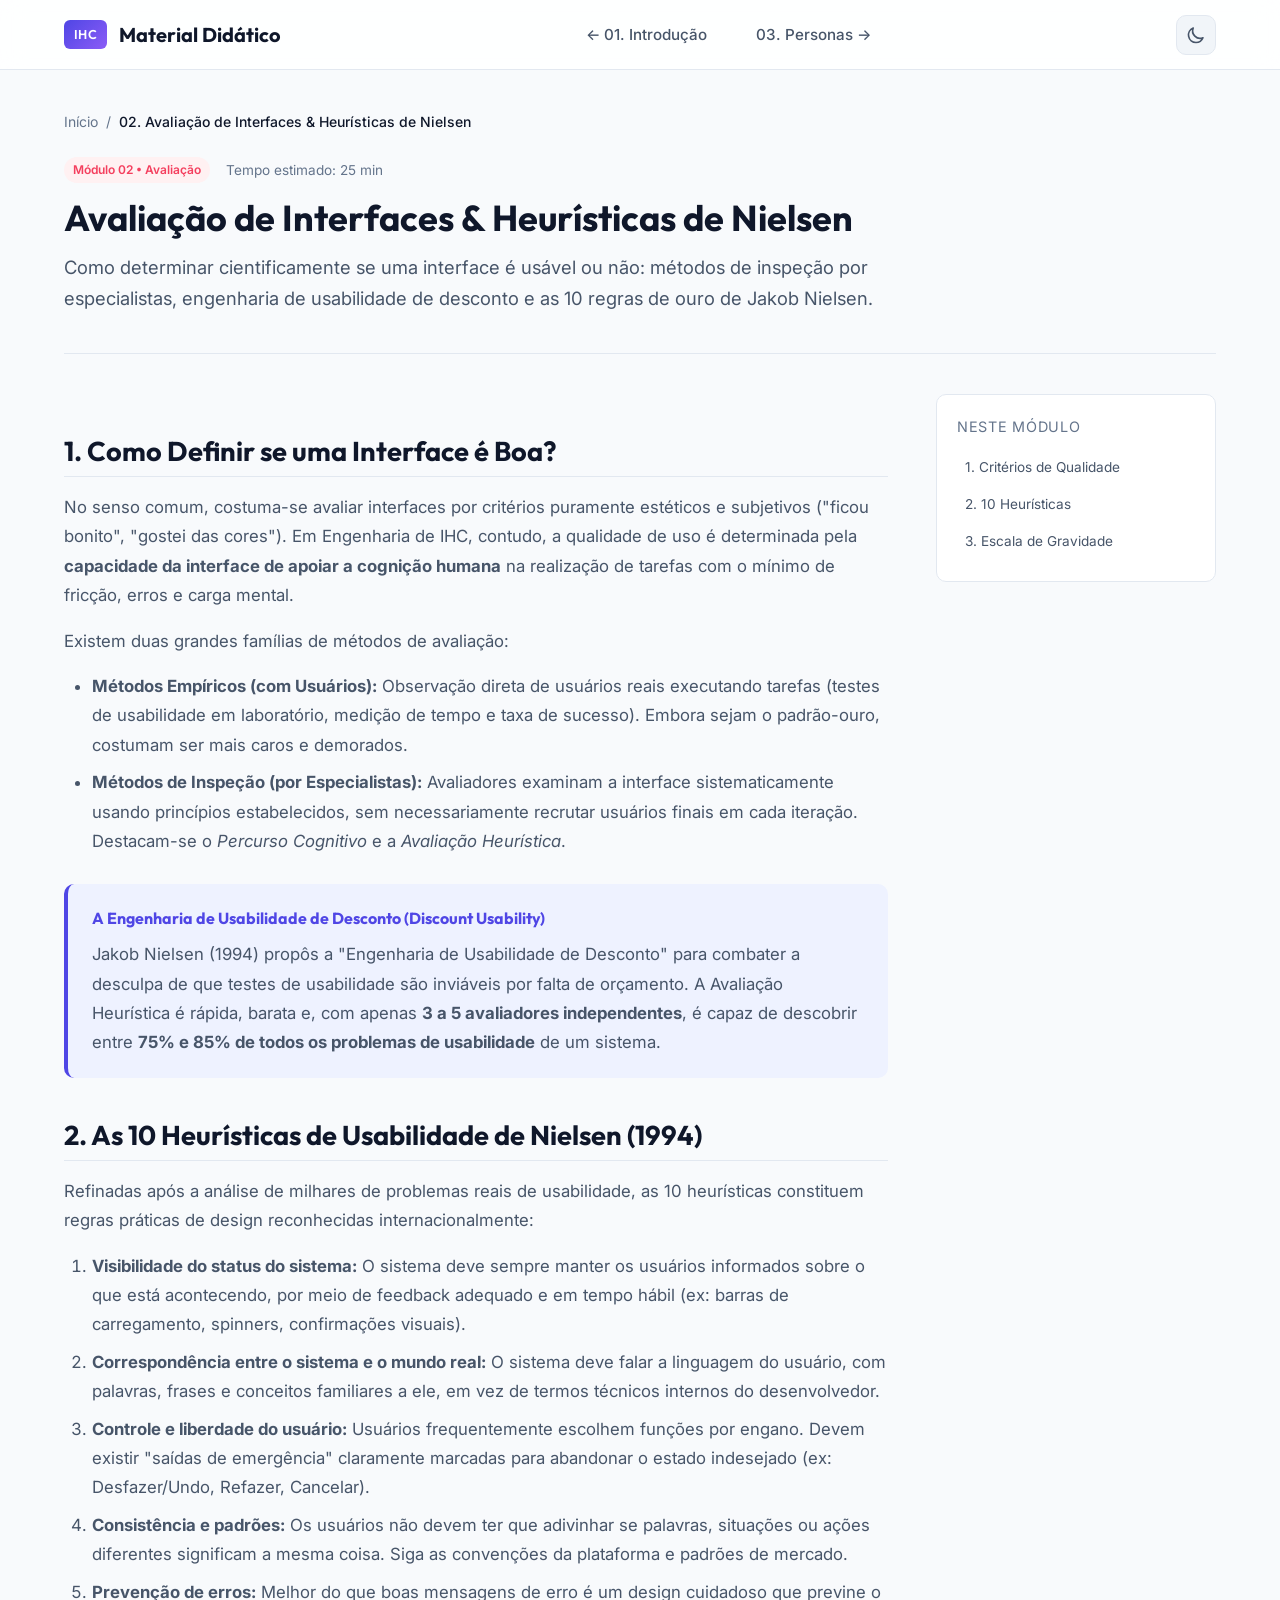
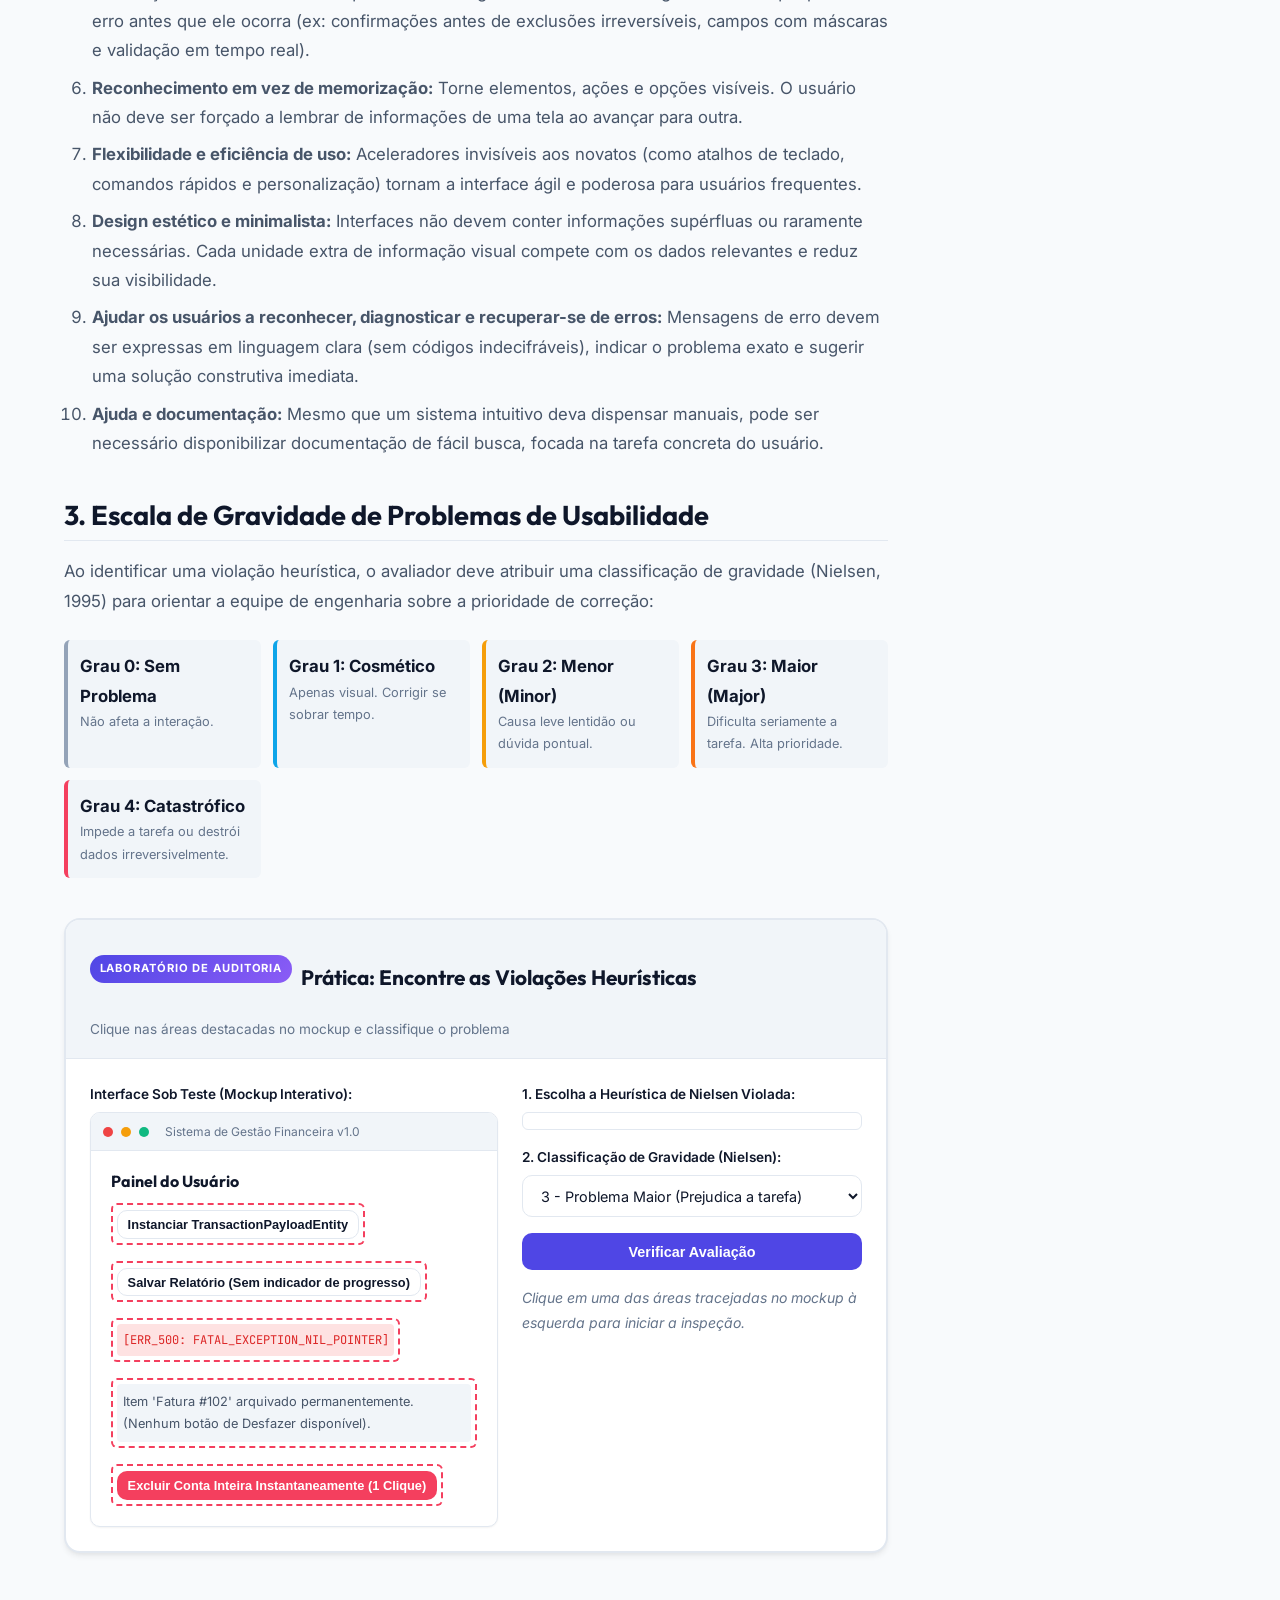
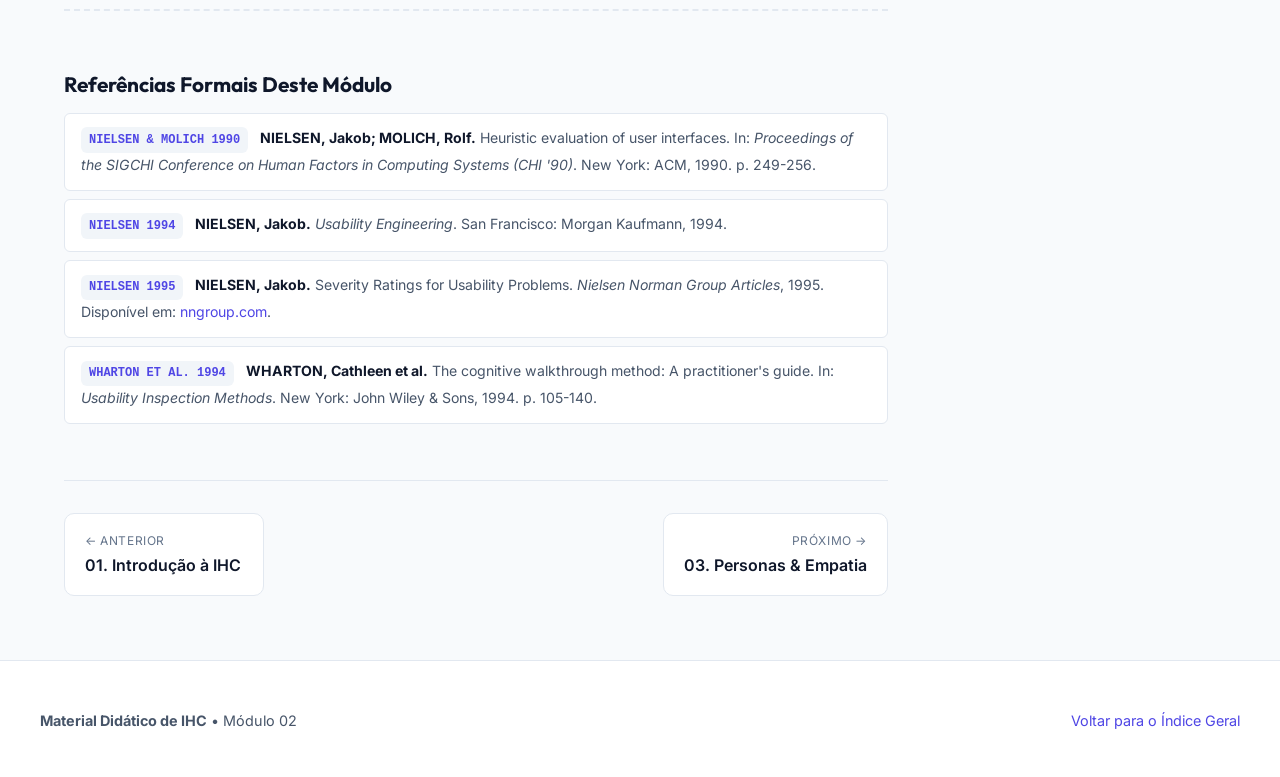
==== pages/02-heuristicas-nielsen.html @ a825da8c "feat(ixd): aprimorar modulo 08 com abas interativas, exemplos contrastantes e explicacao teorica dos" ====
<!DOCTYPE html>
<html lang="pt-BR">
<head>
  <meta charset="UTF-8">
  <meta name="viewport" content="width=device-width, initial-scale=1.0">
  <title>02. Avaliação de Interfaces & Heurísticas de Nielsen | IHC</title>
  <meta name="description" content="Avaliação heurística de usabilidade segundo Jakob Nielsen: como identificar problemas de interface, aplicar as 10 heurísticas e classificar gravidade de defeitos.">
  <link rel="stylesheet" href="../assets/css/main.css">
  <link rel="stylesheet" href="../assets/css/widgets.css">
</head>
<body>

  <header class="navbar">
    <div class="nav-container">
      <a href="../index.html" class="nav-brand">
        <span class="brand-badge">IHC</span>
        <span>Material Didático</span>
      </a>

      <nav>
        <ul class="nav-links">
          <li><a href="01-introducao-ihc.html" class="nav-link">&larr; 01. Introdução</a></li>
          <li><a href="03-personas-mapas-empatia.html" class="nav-link">03. Personas &rarr;</a></li>
        </ul>
      </nav>

      <div class="nav-actions">
        <button id="theme-toggle" class="btn-icon" aria-label="Alternar tema"></button>
      </div>
    </div>
  </header>

  <main class="main-wrapper">
    <nav class="breadcrumbs" aria-label="Breadcrumb">
      <a href="../index.html">Início</a>
      <span>/</span>
      <span class="current">02. Avaliação de Interfaces & Heurísticas de Nielsen</span>
    </nav>

    <header class="page-header">
      <div class="page-meta">
        <span class="badge category-avaliacao">Módulo 02 &bull; Avaliação</span>
        <span style="font-size: 0.85rem; color: var(--text-muted);">Tempo estimado: 25 min</span>
      </div>
      <h1 class="page-title">Avaliação de Interfaces & Heurísticas de Nielsen</h1>
      <p class="page-subtitle">
        Como determinar cientificamente se uma interface é usável ou não: métodos de inspeção por especialistas, engenharia de usabilidade de desconto e as 10 regras de ouro de Jakob Nielsen.
      </p>
    </header>

    <div class="content-grid">
      <article class="article-content">
        <h2>1. Como Definir se uma Interface é Boa?</h2>
        <p>
          No senso comum, costuma-se avaliar interfaces por critérios puramente estéticos e subjetivos ("ficou bonito", "gostei das cores"). Em Engenharia de IHC, contudo, a qualidade de uso é determinada pela <strong>capacidade da interface de apoiar a cognição humana</strong> na realização de tarefas com o mínimo de fricção, erros e carga mental.
        </p>

        <p>
          Existem duas grandes famílias de métodos de avaliação:
        </p>
        <ul>
          <li><strong>Métodos Empíricos (com Usuários):</strong> Observação direta de usuários reais executando tarefas (testes de usabilidade em laboratório, medição de tempo e taxa de sucesso). Embora sejam o padrão-ouro, costumam ser mais caros e demorados.</li>
          <li><strong>Métodos de Inspeção (por Especialistas):</strong> Avaliadores examinam a interface sistematicamente usando princípios estabelecidos, sem necessariamente recrutar usuários finais em cada iteração. Destacam-se o <em>Percurso Cognitivo</em> e a <em>Avaliação Heurística</em>.</li>
        </ul>

        <div class="callout callout-theory">
          <div class="callout-title">A Engenharia de Usabilidade de Desconto (Discount Usability)</div>
          <p>
            Jakob Nielsen (1994) propôs a "Engenharia de Usabilidade de Desconto" para combater a desculpa de que testes de usabilidade são inviáveis por falta de orçamento. A Avaliação Heurística é rápida, barata e, com apenas <strong>3 a 5 avaliadores independentes</strong>, é capaz de descobrir entre <strong>75% e 85% de todos os problemas de usabilidade</strong> de um sistema.
          </p>
        </div>

        <h2>2. As 10 Heurísticas de Usabilidade de Nielsen (1994)</h2>
        <p>
          Refinadas após a análise de milhares de problemas reais de usabilidade, as 10 heurísticas constituem regras práticas de design reconhecidas internacionalmente:
        </p>

        <ol>
          <li><strong>Visibilidade do status do sistema:</strong> O sistema deve sempre manter os usuários informados sobre o que está acontecendo, por meio de feedback adequado e em tempo hábil (ex: barras de carregamento, spinners, confirmações visuais).</li>
          <li><strong>Correspondência entre o sistema e o mundo real:</strong> O sistema deve falar a linguagem do usuário, com palavras, frases e conceitos familiares a ele, em vez de termos técnicos internos do desenvolvedor.</li>
          <li><strong>Controle e liberdade do usuário:</strong> Usuários frequentemente escolhem funções por engano. Devem existir "saídas de emergência" claramente marcadas para abandonar o estado indesejado (ex: Desfazer/Undo, Refazer, Cancelar).</li>
          <li><strong>Consistência e padrões:</strong> Os usuários não devem ter que adivinhar se palavras, situações ou ações diferentes significam a mesma coisa. Siga as convenções da plataforma e padrões de mercado.</li>
          <li><strong>Prevenção de erros:</strong> Melhor do que boas mensagens de erro é um design cuidadoso que previne o erro antes que ele ocorra (ex: confirmações antes de exclusões irreversíveis, campos com máscaras e validação em tempo real).</li>
          <li><strong>Reconhecimento em vez de memorização:</strong> Torne elementos, ações e opções visíveis. O usuário não deve ser forçado a lembrar de informações de uma tela ao avançar para outra.</li>
          <li><strong>Flexibilidade e eficiência de uso:</strong> Aceleradores invisíveis aos novatos (como atalhos de teclado, comandos rápidos e personalização) tornam a interface ágil e poderosa para usuários frequentes.</li>
          <li><strong>Design estético e minimalista:</strong> Interfaces não devem conter informações supérfluas ou raramente necessárias. Cada unidade extra de informação visual compete com os dados relevantes e reduz sua visibilidade.</li>
          <li><strong>Ajudar os usuários a reconhecer, diagnosticar e recuperar-se de erros:</strong> Mensagens de erro devem ser expressas em linguagem clara (sem códigos indecifráveis), indicar o problema exato e sugerir uma solução construtiva imediata.</li>
          <li><strong>Ajuda e documentação:</strong> Mesmo que um sistema intuitivo deva dispensar manuais, pode ser necessário disponibilizar documentação de fácil busca, focada na tarefa concreta do usuário.</li>
        </ol>

        <h2>3. Escala de Gravidade de Problemas de Usabilidade</h2>
        <p>
          Ao identificar uma violação heurística, o avaliador deve atribuir uma classificação de gravidade (Nielsen, 1995) para orientar a equipe de engenharia sobre a prioridade de correção:
        </p>

        <div style="display:grid; grid-template-columns: repeat(auto-fit, minmax(180px, 1fr)); gap:0.75rem; margin:1.5rem 0;">
          <div style="padding:0.75rem; border-radius:var(--radius-sm); background:var(--bg-subtle); border-left:4px solid #94a3b8;">
            <strong>Grau 0: Sem Problema</strong>
            <p style="font-size:0.8rem; margin:0; color:var(--text-muted);">Não afeta a interação.</p>
          </div>
          <div style="padding:0.75rem; border-radius:var(--radius-sm); background:var(--bg-subtle); border-left:4px solid var(--accent-sky);">
            <strong>Grau 1: Cosmético</strong>
            <p style="font-size:0.8rem; margin:0; color:var(--text-muted);">Apenas visual. Corrigir se sobrar tempo.</p>
          </div>
          <div style="padding:0.75rem; border-radius:var(--radius-sm); background:var(--bg-subtle); border-left:4px solid var(--accent-amber);">
            <strong>Grau 2: Menor (Minor)</strong>
            <p style="font-size:0.8rem; margin:0; color:var(--text-muted);">Causa leve lentidão ou dúvida pontual.</p>
          </div>
          <div style="padding:0.75rem; border-radius:var(--radius-sm); background:var(--bg-subtle); border-left:4px solid #f97316;">
            <strong>Grau 3: Maior (Major)</strong>
            <p style="font-size:0.8rem; margin:0; color:var(--text-muted);">Dificulta seriamente a tarefa. Alta prioridade.</p>
          </div>
          <div style="padding:0.75rem; border-radius:var(--radius-sm); background:var(--bg-subtle); border-left:4px solid var(--accent-rose);">
            <strong>Grau 4: Catastrófico</strong>
            <p style="font-size:0.8rem; margin:0; color:var(--text-muted);">Impede a tarefa ou destrói dados irreversivelmente.</p>
          </div>
        </div>

        <!-- WIDGET 02: Auditor de Heurísticas Interativo -->
        <div class="interactive-sandbox">
          <div class="sandbox-header">
            <div class="sandbox-title-wrap">
              <span class="sandbox-badge">Laboratório de Auditoria</span>
              <h3 class="sandbox-title">Prática: Encontre as Violações Heurísticas</h3>
            </div>
            <span class="sandbox-instructions">Clique nas áreas destacadas no mockup e classifique o problema</span>
          </div>
          <div class="sandbox-body">
            <div class="auditor-container">
              <!-- Mockup com Falhas Deliberadas -->
              <div>
                <div class="widget-label">Interface Sob Teste (Mockup Interativo):</div>
                <div class="mockup-window">
                  <div class="mockup-bar">
                    <span class="mockup-dot" style="background:#ef4444;"></span>
                    <span class="mockup-dot" style="background:#f59e0b;"></span>
                    <span class="mockup-dot" style="background:#10b981;"></span>
                    <span style="font-size:0.75rem; color:var(--text-muted); margin-left:0.5rem;">Sistema de Gestão Financeira v1.0</span>
                  </div>
                  <div class="mockup-content">
                    <h4 style="font-size:1rem; margin-bottom:0.75rem;">Painel do Usuário</h4>
                    
                    <div style="margin-bottom:1rem;">
                      <span class="flaw-spot" id="flaw-weird-jargon" title="Clique para auditar">
                        <button class="btn btn-outline" style="font-size:0.8rem; padding:0.35rem 0.6rem;">
                          Instanciar TransactionPayloadEntity
                        </button>
                      </span>
                    </div>

                    <div style="margin-bottom:1rem;">
                      <span class="flaw-spot" id="flaw-loading-silent" title="Clique para auditar">
                        <button class="btn btn-outline" style="font-size:0.8rem; padding:0.35rem 0.6rem;">
                          Salvar Relatório (Sem indicador de progresso)
                        </button>
                      </span>
                    </div>

                    <div style="margin-bottom:1rem;">
                      <span class="flaw-spot" id="flaw-cryptic-error" title="Clique para auditar">
                        <div style="font-size:0.75rem; color:#dc2626; font-family:'JetBrains Mono', monospace; background:#fee2e2; padding:0.35rem; border-radius:4px;">
                          [ERR_500: FATAL_EXCEPTION_NIL_POINTER]
                        </div>
                      </span>
                    </div>

                    <div style="margin-bottom:1rem;">
                      <span class="flaw-spot" id="flaw-no-undo" title="Clique para auditar">
                        <div style="font-size:0.8rem; color:var(--text-secondary); background:var(--bg-subtle); padding:0.4rem; border-radius:4px;">
                          Item 'Fatura #102' arquivado permanentemente. (Nenhum botão de Desfazer disponível).
                        </div>
                      </span>
                    </div>

                    <div>
                      <span class="flaw-spot" id="flaw-btn-delete" title="Clique para auditar">
                        <button class="btn" style="background:var(--accent-rose); color:#fff; font-size:0.8rem; padding:0.35rem 0.6rem;">
                          Excluir Conta Inteira Instantaneamente (1 Clique)
                        </button>
                      </span>
                    </div>
                  </div>
                </div>
              </div>

              <!-- Painel de Classificação Heurística -->
              <div>
                <div class="widget-label">1. Escolha a Heurística de Nielsen Violada:</div>
                <div class="heuristic-badge-list" id="auditor-heuristics-list" style="max-height: 250px; overflow-y:auto; margin-bottom:1rem; border:1px solid var(--border-color); border-radius:var(--radius-sm); padding:0.5rem;"></div>

                <div class="widget-form-group">
                  <label class="widget-label" for="auditor-severity">2. Classificação de Gravidade (Nielsen):</label>
                  <select class="widget-select" id="auditor-severity">
                    <option value="1">1 - Problema Cosmético</option>
                    <option value="2">2 - Problema Menor</option>
                    <option value="3" selected>3 - Problema Maior (Prejudica a tarefa)</option>
                    <option value="4">4 - Catastrófico (Bloqueia o uso)</option>
                  </select>
                </div>

                <button class="btn btn-primary" id="auditor-evaluate-btn" style="width:100%;">
                  Verificar Avaliação
                </button>

                <div id="auditor-feedback-box" style="margin-top:1rem; font-size:0.88rem;">
                  <div style="color:var(--text-muted); font-style:italic;">Clique em uma das áreas tracejadas no mockup à esquerda para iniciar a inspeção.</div>
                </div>
              </div>
            </div>
          </div>
        </div>

        <section class="references-section">
          <h3>Referências Formais Deste Módulo</h3>
          <ul class="references-list">
            <li class="ref-item">
              <span class="ref-badge">NIELSEN & MOLICH 1990</span>
              <strong>NIELSEN, Jakob; MOLICH, Rolf.</strong> Heuristic evaluation of user interfaces. In: <em>Proceedings of the SIGCHI Conference on Human Factors in Computing Systems (CHI '90)</em>. New York: ACM, 1990. p. 249-256.
            </li>
            <li class="ref-item">
              <span class="ref-badge">NIELSEN 1994</span>
              <strong>NIELSEN, Jakob.</strong> <em>Usability Engineering</em>. San Francisco: Morgan Kaufmann, 1994.
            </li>
            <li class="ref-item">
              <span class="ref-badge">NIELSEN 1995</span>
              <strong>NIELSEN, Jakob.</strong> Severity Ratings for Usability Problems. <em>Nielsen Norman Group Articles</em>, 1995. Disponível em: <a href="https://www.nngroup.com/articles/how-to-rate-the-severity-of-usability-problems/" target="_blank" rel="noopener">nngroup.com</a>.
            </li>
            <li class="ref-item">
              <span class="ref-badge">WHARTON ET AL. 1994</span>
              <strong>WHARTON, Cathleen et al.</strong> The cognitive walkthrough method: A practitioner's guide. In: <em>Usability Inspection Methods</em>. New York: John Wiley & Sons, 1994. p. 105-140.
            </li>
          </ul>
        </section>

        <div class="page-nav-controls">
          <a href="01-introducao-ihc.html" class="nav-page-btn">
            <span class="nav-page-sub">&larr; Anterior</span>
            <span class="nav-page-title">01. Introdução à IHC</span>
          </a>
          <a href="03-personas-mapas-empatia.html" class="nav-page-btn next">
            <span class="nav-page-sub">Próximo &rarr;</span>
            <span class="nav-page-title">03. Personas & Empatia</span>
          </a>
        </div>
      </article>

      <aside class="sidebar-toc">
        <div class="toc-title">Neste Módulo</div>
        <ul class="toc-nav">
          <li><a href="#1-como-definir-se-uma-interface-e-boa" class="toc-link">1. Critérios de Qualidade</a></li>
          <li><a href="#2-as-10-heuristicas-de-usabilidade-de-nielsen-1994" class="toc-link">2. 10 Heurísticas</a></li>
          <li><a href="#3-escala-de-gravidade-de-problemas-de-usabilidade" class="toc-link">3. Escala de Gravidade</a></li>
        </ul>
      </aside>
    </div>
  </main>

  <footer class="site-footer">
    <div class="footer-container">
      <div><strong>Material Didático de IHC</strong> &bull; Módulo 02</div>
      <a href="../index.html">Voltar para o Índice Geral</a>
    </div>
  </footer>

  <script src="../assets/js/main.js"></script>
  <script src="../assets/js/widgets/02-heuristics-evaluator.js"></script>
</body>
</html>
---- assets/css/main.css ----
/* ===================================================================
   MATERIAL IHC - GUIA DIDÁTICO E INTERATIVO
   Design System & Estilos Principais
   =================================================================== */

@import url('https://fonts.googleapis.com/css2?family=Inter:wght@300;400;500;600;700&family=Outfit:wght@500;600;700;800&family=JetBrains+Mono:wght@400;500&display=swap');

:root {
  /* Cores Base - Tema Claro */
  --bg-primary: #f8fafc;
  --bg-surface: #ffffff;
  --bg-surface-elevated: #ffffff;
  --bg-subtle: #f1f5f9;
  --border-color: #e2e8f0;
  --border-focus: #6366f1;

  /* Tipografia & Textos */
  --text-primary: #0f172a;
  --text-secondary: #475569;
  --text-muted: #64748b;
  --text-inverse: #ffffff;

  /* Paleta Temática */
  --primary: #4f46e5;
  --primary-hover: #4338ca;
  --primary-light: #eef2ff;
  --primary-glow: rgba(79, 70, 229, 0.15);

  --accent-purple: #8b5cf6;
  --accent-purple-light: #f5f3ff;
  --accent-emerald: #10b981;
  --accent-emerald-light: #ecfdf5;
  --accent-amber: #f59e0b;
  --accent-amber-light: #fffbeb;
  --accent-rose: #f43f5e;
  --accent-rose-light: #fff1f2;
  --accent-sky: #0ea5e9;
  --accent-sky-light: #f0f9ff;

  /* Sombras */
  --shadow-sm: 0 1px 2px 0 rgba(0, 0, 0, 0.05);
  --shadow-md: 0 4px 6px -1px rgba(0, 0, 0, 0.07), 0 2px 4px -2px rgba(0, 0, 0, 0.05);
  --shadow-lg: 0 10px 15px -3px rgba(0, 0, 0, 0.08), 0 4px 6px -4px rgba(0, 0, 0, 0.04);
  --shadow-xl: 0 20px 25px -5px rgba(0, 0, 0, 0.1), 0 8px 10px -6px rgba(0, 0, 0, 0.04);

  /* Dimensões & Raios */
  --radius-sm: 6px;
  --radius-md: 10px;
  --radius-lg: 16px;
  --radius-full: 9999px;
  --max-w: 1200px;
  --nav-h: 70px;
}

[data-theme="dark"] {
  /* Cores Base - Tema Escuro */
  --bg-primary: #0b0f19;
  --bg-surface: #111827;
  --bg-surface-elevated: #1f2937;
  --bg-subtle: #1a2234;
  --border-color: #27354a;
  --border-focus: #818cf8;

  --text-primary: #f8fafc;
  --text-secondary: #cbd5e1;
  --text-muted: #94a3b8;
  --text-inverse: #0b0f19;

  --primary: #6366f1;
  --primary-hover: #818cf8;
  --primary-light: rgba(99, 102, 241, 0.15);
  --primary-glow: rgba(99, 102, 241, 0.25);

  --accent-purple-light: rgba(139, 92, 246, 0.15);
  --accent-emerald-light: rgba(16, 185, 129, 0.15);
  --accent-amber-light: rgba(245, 158, 11, 0.15);
  --accent-rose-light: rgba(244, 63, 94, 0.15);
  --accent-sky-light: rgba(14, 165, 233, 0.15);

  --shadow-sm: 0 1px 2px 0 rgba(0, 0, 0, 0.4);
  --shadow-md: 0 4px 6px -1px rgba(0, 0, 0, 0.4);
  --shadow-lg: 0 10px 15px -3px rgba(0, 0, 0, 0.5);
  --shadow-xl: 0 20px 25px -5px rgba(0, 0, 0, 0.6);
}

/* Reset Básico */
*, *::before, *::after {
  box-sizing: border-box;
  margin: 0;
  padding: 0;
}

html {
  scroll-behavior: smooth;
  font-size: 16px;
}

body {
  font-family: 'Inter', -apple-system, BlinkMacSystemFont, 'Segoe UI', Roboto, sans-serif;
  background-color: var(--bg-primary);
  color: var(--text-primary);
  line-height: 1.65;
  transition: background-color 0.25s ease, color 0.25s ease;
  min-height: 100vh;
  display: flex;
  flex-direction: column;
}

h1, h2, h3, h4, h5, h6 {
  font-family: 'Outfit', sans-serif;
  font-weight: 700;
  color: var(--text-primary);
  line-height: 1.25;
}

p {
  margin-bottom: 1rem;
  color: var(--text-secondary);
}

a {
  color: var(--primary);
  text-decoration: none;
  transition: all 0.2s ease;
}

a:hover {
  color: var(--primary-hover);
}

code, kbd, samp, pre {
  font-family: 'JetBrains Mono', monospace;
}

/* Navbar */
.navbar {
  position: sticky;
  top: 0;
  z-index: 100;
  height: var(--nav-h);
  background-color: rgba(255, 255, 255, 0.85);
  backdrop-filter: blur(12px);
  -webkit-backdrop-filter: blur(12px);
  border-bottom: 1px solid var(--border-color);
  transition: background-color 0.25s ease, border-color 0.25s ease;
}

[data-theme="dark"] .navbar {
  background-color: rgba(17, 24, 39, 0.85);
}

.nav-container {
  max-width: var(--max-w);
  margin: 0 auto;
  height: 100%;
  display: flex;
  align-items: center;
  justify-content: space-between;
  padding: 0 1.5rem;
}

.nav-brand {
  display: flex;
  align-items: center;
  gap: 0.75rem;
  font-family: 'Outfit', sans-serif;
  font-size: 1.25rem;
  font-weight: 700;
  color: var(--text-primary);
}

.nav-brand .brand-badge {
  background: linear-gradient(135deg, var(--primary), var(--accent-purple));
  color: #fff;
  padding: 0.25rem 0.6rem;
  border-radius: var(--radius-sm);
  font-size: 0.8rem;
  font-weight: 600;
  letter-spacing: 0.05em;
}

.nav-links {
  display: flex;
  align-items: center;
  gap: 1.5rem;
  list-style: none;
}

.nav-link {
  font-size: 0.95rem;
  font-weight: 500;
  color: var(--text-secondary);
  padding: 0.4rem 0.8rem;
  border-radius: var(--radius-sm);
}

.nav-link:hover, .nav-link.active {
  color: var(--primary);
  background-color: var(--primary-light);
}

.nav-actions {
  display: flex;
  align-items: center;
  gap: 0.75rem;
}

.btn-icon {
  background: var(--bg-subtle);
  border: 1px solid var(--border-color);
  color: var(--text-secondary);
  border-radius: var(--radius-md);
  width: 40px;
  height: 40px;
  display: flex;
  align-items: center;
  justify-content: center;
  cursor: pointer;
  transition: all 0.2s ease;
}

.btn-icon:hover {
  background: var(--primary-light);
  color: var(--primary);
  border-color: var(--primary);
  transform: translateY(-1px);
}

/* Container Principal */
.main-wrapper {
  max-width: var(--max-w);
  margin: 0 auto;
  padding: 2.5rem 1.5rem 4rem;
  width: 100%;
  flex: 1;
}

/* Breadcrumbs */
.breadcrumbs {
  display: flex;
  align-items: center;
  gap: 0.5rem;
  font-size: 0.875rem;
  color: var(--text-muted);
  margin-bottom: 1.5rem;
}

.breadcrumbs a {
  color: var(--text-muted);
}

.breadcrumbs a:hover {
  color: var(--primary);
}

.breadcrumbs span.current {
  color: var(--text-primary);
  font-weight: 500;
}

/* Hero Section */
.hero {
  position: relative;
  padding: 3rem 2rem;
  background: linear-gradient(135deg, var(--bg-surface) 0%, var(--bg-subtle) 100%);
  border: 1px solid var(--border-color);
  border-radius: var(--radius-lg);
  margin-bottom: 3rem;
  overflow: hidden;
  box-shadow: var(--shadow-sm);
}

.hero::before {
  content: '';
  position: absolute;
  top: -60px;
  right: -60px;
  width: 240px;
  height: 240px;
  background: radial-gradient(circle, var(--primary-glow) 0%, transparent 70%);
  border-radius: 50%;
  pointer-events: none;
}

.hero-tag {
  display: inline-flex;
  align-items: center;
  gap: 0.4rem;
  font-size: 0.8rem;
  font-weight: 600;
  text-transform: uppercase;
  letter-spacing: 0.08em;
  color: var(--primary);
  background: var(--primary-light);
  padding: 0.35rem 0.85rem;
  border-radius: var(--radius-full);
  margin-bottom: 1rem;
}

.hero-title {
  font-size: 2.5rem;
  font-weight: 800;
  margin-bottom: 1rem;
  letter-spacing: -0.02em;
}

.hero-title span {
  background: linear-gradient(135deg, var(--primary), var(--accent-purple));
  -webkit-background-clip: text;
  -webkit-text-fill-color: transparent;
}

.hero-subtitle {
  font-size: 1.15rem;
  color: var(--text-secondary);
  max-width: 750px;
  margin-bottom: 1.75rem;
}

.hero-stats {
  display: flex;
  flex-wrap: wrap;
  gap: 1.5rem;
  margin-top: 1.5rem;
  padding-top: 1.5rem;
  border-top: 1px solid var(--border-color);
}

.stat-item {
  display: flex;
  flex-direction: column;
}

.stat-number {
  font-family: 'Outfit', sans-serif;
  font-size: 1.5rem;
  font-weight: 700;
  color: var(--primary);
}

.stat-label {
  font-size: 0.8rem;
  color: var(--text-muted);
  text-transform: uppercase;
  letter-spacing: 0.05em;
}

/* Grade de Módulos (Cards na Home) */
.modules-section {
  margin-bottom: 3.5rem;
}

.section-header {
  margin-bottom: 2rem;
  display: flex;
  justify-content: space-between;
  align-items: flex-end;
  flex-wrap: wrap;
  gap: 1rem;
}

.section-title {
  font-size: 1.75rem;
  margin-bottom: 0.25rem;
}

.section-desc {
  color: var(--text-muted);
  font-size: 0.95rem;
}

.filter-bar {
  display: flex;
  gap: 0.5rem;
  flex-wrap: wrap;
}

.filter-btn {
  padding: 0.4rem 0.9rem;
  font-size: 0.85rem;
  border-radius: var(--radius-full);
  border: 1px solid var(--border-color);
  background: var(--bg-surface);
  color: var(--text-secondary);
  cursor: pointer;
  transition: all 0.2s;
}

.filter-btn:hover, .filter-btn.active {
  background: var(--primary);
  color: #fff;
  border-color: var(--primary);
}

.cards-grid {
  display: grid;
  grid-template-columns: repeat(auto-fill, minmax(340px, 1fr));
  gap: 1.5rem;
}

.topic-card {
  background: var(--bg-surface);
  border: 1px solid var(--border-color);
  border-radius: var(--radius-lg);
  padding: 1.75rem;
  display: flex;
  flex-direction: column;
  transition: transform 0.25s cubic-bezier(0.16, 1, 0.3, 1), box-shadow 0.25s ease, border-color 0.25s ease;
  position: relative;
  overflow: hidden;
}

.topic-card:hover {
  transform: translateY(-4px);
  box-shadow: var(--shadow-xl);
  border-color: var(--border-focus);
}

.card-number {
  position: absolute;
  top: 1.25rem;
  right: 1.5rem;
  font-family: 'Outfit', sans-serif;
  font-size: 2.2rem;
  font-weight: 800;
  color: var(--border-color);
  opacity: 0.6;
  line-height: 1;
}

.card-category {
  display: inline-flex;
  align-items: center;
  gap: 0.35rem;
  font-size: 0.75rem;
  font-weight: 600;
  text-transform: uppercase;
  letter-spacing: 0.05em;
  padding: 0.25rem 0.6rem;
  border-radius: var(--radius-sm);
  margin-bottom: 1rem;
  width: fit-content;
}

.category-fundamentos { background: var(--primary-light); color: var(--primary); }
.category-avaliacao { background: var(--accent-rose-light); color: var(--accent-rose); }
.category-empatia { background: var(--accent-emerald-light); color: var(--accent-emerald); }
.category-ideacao { background: var(--accent-amber-light); color: var(--accent-amber); }
.category-prototipo { background: var(--accent-purple-light); color: var(--accent-purple); }
.category-design { background: var(--accent-sky-light); color: var(--accent-sky); }

.card-title {
  font-size: 1.25rem;
  margin-bottom: 0.75rem;
  padding-right: 2rem;
}

.card-title a {
  color: var(--text-primary);
}

.topic-card:hover .card-title a {
  color: var(--primary);
}

.card-desc {
  font-size: 0.9rem;
  color: var(--text-secondary);
  margin-bottom: 1.25rem;
  flex: 1;
}

.card-interactive-preview {
  background: var(--bg-subtle);
  border: 1px dashed var(--border-color);
  border-radius: var(--radius-sm);
  padding: 0.6rem 0.8rem;
  font-size: 0.8rem;
  color: var(--text-muted);
  display: flex;
  align-items: center;
  gap: 0.5rem;
  margin-bottom: 1.25rem;
}

.card-footer {
  display: flex;
  align-items: center;
  justify-content: space-between;
  padding-top: 1rem;
  border-top: 1px solid var(--border-color);
  font-size: 0.85rem;
}

.card-authors {
  color: var(--text-muted);
  font-style: italic;
  font-size: 0.8rem;
  overflow: hidden;
  text-overflow: ellipsis;
  white-space: nowrap;
  max-width: 200px;
}

.card-cta {
  display: inline-flex;
  align-items: center;
  gap: 0.35rem;
  font-weight: 600;
  color: var(--primary);
}

/* ===================================================================
   Estrutura de Página de Conteúdo Específico (Pages)
   =================================================================== */

.page-header {
  margin-bottom: 2.5rem;
  border-bottom: 1px solid var(--border-color);
  padding-bottom: 1.5rem;
}

.page-meta {
  display: flex;
  align-items: center;
  gap: 1rem;
  margin-bottom: 0.75rem;
  flex-wrap: wrap;
}

.page-title {
  font-size: 2.25rem;
  margin-bottom: 0.75rem;
}

.page-subtitle {
  font-size: 1.15rem;
  color: var(--text-secondary);
  max-width: 850px;
}

.content-grid {
  display: grid;
  grid-template-columns: minmax(0, 1fr) 280px;
  gap: 3rem;
  align-items: start;
}

@media (max-width: 992px) {
  .content-grid {
    grid-template-columns: 1fr;
  }
  .sidebar-toc {
    display: none;
  }
}

.article-content {
  font-size: 1.05rem;
  line-height: 1.75;
}

.article-content h2 {
  font-size: 1.7rem;
  margin: 2.5rem 0 1rem;
  padding-bottom: 0.5rem;
  border-bottom: 1px solid var(--border-color);
}

.article-content h3 {
  font-size: 1.3rem;
  margin: 1.75rem 0 0.75rem;
}

.article-content ul, .article-content ol {
  margin: 1rem 0 1.5rem 1.75rem;
  color: var(--text-secondary);
}

.article-content li {
  margin-bottom: 0.5rem;
}

/* Caixas de Destaque Didático / Literatura */
.callout {
  border-radius: var(--radius-md);
  padding: 1.25rem 1.5rem;
  margin: 1.75rem 0;
  border-left: 4px solid;
  background: var(--bg-surface);
}

.callout-theory {
  border-left-color: var(--primary);
  background: var(--primary-light);
}

.callout-theory .callout-title {
  color: var(--primary);
}

.callout-key {
  border-left-color: var(--accent-emerald);
  background: var(--accent-emerald-light);
}

.callout-key .callout-title {
  color: var(--accent-emerald);
}

.callout-warning {
  border-left-color: var(--accent-amber);
  background: var(--accent-amber-light);
}

.callout-warning .callout-title {
  color: var(--accent-amber);
}

.callout-title {
  font-weight: 700;
  font-size: 1rem;
  display: flex;
  align-items: center;
  gap: 0.5rem;
  margin-bottom: 0.5rem;
  font-family: 'Outfit', sans-serif;
}

.callout p:last-child {
  margin-bottom: 0;
}

/* Citações Acadêmicas */
.academic-quote {
  border-left: 3px solid var(--primary);
  padding: 1rem 1.25rem;
  margin: 1.5rem 0;
  background: var(--bg-surface);
  border-radius: 0 var(--radius-md) var(--radius-md) 0;
  box-shadow: var(--shadow-sm);
  font-style: italic;
  color: var(--text-secondary);
}

.quote-author {
  display: block;
  font-style: normal;
  font-weight: 600;
  font-size: 0.85rem;
  margin-top: 0.5rem;
  color: var(--text-primary);
}

/* Seção de Referências Bibliográficas */
.references-section {
  margin-top: 3.5rem;
  padding-top: 2rem;
  border-top: 2px dashed var(--border-color);
}

.references-list {
  list-style: none;
  margin: 1rem 0 !important;
  padding: 0 !important;
}

.ref-item {
  padding: 0.75rem 1rem;
  margin-bottom: 0.75rem;
  background: var(--bg-surface);
  border: 1px solid var(--border-color);
  border-radius: var(--radius-sm);
  font-size: 0.88rem;
  color: var(--text-secondary);
}

.ref-item strong {
  color: var(--text-primary);
}

.ref-badge {
  display: inline-block;
  padding: 0.15rem 0.5rem;
  background: var(--bg-subtle);
  border-radius: var(--radius-sm);
  font-size: 0.75rem;
  font-weight: 600;
  color: var(--primary);
  margin-right: 0.5rem;
  font-family: monospace;
}

/* Barra Lateral (TOC) */
.sidebar-toc {
  position: sticky;
  top: 90px;
  background: var(--bg-surface);
  border: 1px solid var(--border-color);
  border-radius: var(--radius-md);
  padding: 1.25rem;
}

.toc-title {
  font-size: 0.9rem;
  text-transform: uppercase;
  letter-spacing: 0.05em;
  color: var(--text-muted);
  margin-bottom: 0.75rem;
}

.toc-nav {
  list-style: none;
}

.toc-link {
  display: block;
  font-size: 0.85rem;
  color: var(--text-secondary);
  padding: 0.35rem 0.5rem;
  border-radius: var(--radius-sm);
  margin-bottom: 0.2rem;
}

.toc-link:hover {
  background: var(--primary-light);
  color: var(--primary);
}

/* Navegação Entre Páginas (Anterior / Próximo) */
.page-nav-controls {
  display: flex;
  justify-content: space-between;
  margin-top: 3.5rem;
  padding-top: 2rem;
  border-top: 1px solid var(--border-color);
  gap: 1rem;
  flex-wrap: wrap;
}

.nav-page-btn {
  display: flex;
  flex-direction: column;
  padding: 1rem 1.25rem;
  background: var(--bg-surface);
  border: 1px solid var(--border-color);
  border-radius: var(--radius-md);
  min-width: 200px;
  transition: all 0.2s ease;
}

.nav-page-btn:hover {
  border-color: var(--primary);
  transform: translateY(-2px);
  box-shadow: var(--shadow-md);
}

.nav-page-btn.next {
  text-align: right;
  margin-left: auto;
}

.nav-page-sub {
  font-size: 0.75rem;
  text-transform: uppercase;
  letter-spacing: 0.05em;
  color: var(--text-muted);
}

.nav-page-title {
  font-size: 1rem;
  font-weight: 600;
  color: var(--text-primary);
}

/* Footer */
.site-footer {
  background: var(--bg-surface);
  border-top: 1px solid var(--border-color);
  padding: 3rem 1.5rem;
  margin-top: auto;
  font-size: 0.9rem;
  color: var(--text-secondary);
}

.footer-container {
  max-width: var(--max-w);
  margin: 0 auto;
  display: flex;
  justify-content: space-between;
  align-items: center;
  flex-wrap: wrap;
  gap: 1.5rem;
}

.footer-links {
  display: flex;
  gap: 1.5rem;
  list-style: none;
}

/* Utilitários */
.badge {
  display: inline-flex;
  align-items: center;
  padding: 0.2rem 0.55rem;
  font-size: 0.75rem;
  font-weight: 600;
  border-radius: var(--radius-full);
}

.kbd {
  background: var(--bg-subtle);
  border: 1px solid var(--border-color);
  border-radius: 4px;
  padding: 0.1rem 0.4rem;
  font-size: 0.8rem;
  box-shadow: 0 1px 0 rgba(0,0,0,0.2);
}

.btn {
  display: inline-flex;
  align-items: center;
  justify-content: center;
  gap: 0.5rem;
  padding: 0.6rem 1.2rem;
  font-size: 0.9rem;
  font-weight: 600;
  border-radius: var(--radius-md);
  border: 1px solid transparent;
  cursor: pointer;
  transition: all 0.2s ease;
}

.btn-primary {
  background: var(--primary);
  color: #fff;
}

.btn-primary:hover {
  background: var(--primary-hover);
  color: #fff;
  transform: translateY(-1px);
}

.btn-outline {
  border-color: var(--border-color);
  background: var(--bg-surface);
  color: var(--text-primary);
}

.btn-outline:hover {
  border-color: var(--primary);
  color: var(--primary);
  background: var(--primary-light);
}
---- assets/css/widgets.css ----
/* ===================================================================
   MATERIAL IHC - WIDGETS INTERATIVOS E DIDÁTICOS
   Estilos específicos para laboratórios e simuladores práticos
   =================================================================== */

.interactive-sandbox {
  background: var(--bg-surface);
  border: 2px solid var(--border-color);
  border-radius: var(--radius-lg);
  margin: 2.5rem 0;
  box-shadow: var(--shadow-md);
  overflow: hidden;
  transition: border-color 0.2s ease;
}

.interactive-sandbox:focus-within,
.interactive-sandbox:hover {
  border-color: var(--primary);
}

.sandbox-header {
  background: var(--bg-subtle);
  padding: 1rem 1.5rem;
  border-bottom: 1px solid var(--border-color);
  display: flex;
  align-items: center;
  justify-content: space-between;
  gap: 1rem;
  flex-wrap: wrap;
}

.sandbox-title-wrap {
  display: flex;
  align-items: center;
  gap: 0.6rem;
}

.sandbox-badge {
  background: linear-gradient(135deg, var(--primary), var(--accent-purple));
  color: #fff;
  font-size: 0.7rem;
  font-weight: 700;
  text-transform: uppercase;
  letter-spacing: 0.08em;
  padding: 0.25rem 0.6rem;
  border-radius: var(--radius-full);
}

.sandbox-title {
  font-size: 1.05rem;
  font-weight: 700;
  margin: 0;
}

.sandbox-instructions {
  font-size: 0.85rem;
  color: var(--text-muted);
}

.sandbox-body {
  padding: 1.5rem;
}

/* Formulários e Controles nos Widgets */
.widget-form-group {
  margin-bottom: 1rem;
}

.widget-label {
  display: block;
  font-size: 0.85rem;
  font-weight: 600;
  color: var(--text-primary);
  margin-bottom: 0.35rem;
}

.widget-input, .widget-select, .widget-textarea {
  width: 100%;
  padding: 0.65rem 0.85rem;
  font-family: inherit;
  font-size: 0.9rem;
  border: 1px solid var(--border-color);
  border-radius: var(--radius-md);
  background: var(--bg-surface);
  color: var(--text-primary);
  transition: border-color 0.2s, box-shadow 0.2s;
}

.widget-input:focus, .widget-select:focus, .widget-textarea:focus {
  outline: none;
  border-color: var(--primary);
  box-shadow: 0 0 0 3px var(--primary-glow);
}

/* ===================================================================
   WIDGET 01: Linha do Tempo e Lei de Fitts
   =================================================================== */
.timeline-slider-wrap {
  display: flex;
  flex-direction: column;
  gap: 1rem;
}

.timeline-points {
  display: flex;
  justify-content: space-between;
  position: relative;
  margin: 1.5rem 0 2rem;
}

.timeline-points::before {
  content: '';
  position: absolute;
  top: 50%;
  left: 0;
  right: 0;
  height: 4px;
  background: var(--border-color);
  transform: translateY(-50%);
  z-index: 1;
}

.timeline-node {
  position: relative;
  z-index: 2;
  width: 36px;
  height: 36px;
  border-radius: 50%;
  background: var(--bg-surface);
  border: 3px solid var(--border-color);
  display: flex;
  align-items: center;
  justify-content: center;
  font-size: 0.75rem;
  font-weight: 700;
  cursor: pointer;
  transition: all 0.2s ease;
}

.timeline-node.active, .timeline-node:hover {
  background: var(--primary);
  border-color: var(--primary);
  color: #fff;
  transform: scale(1.15);
}

.timeline-details-card {
  background: var(--bg-subtle);
  border: 1px solid var(--border-color);
  border-radius: var(--radius-md);
  padding: 1.5rem;
  animation: fadeIn 0.3s ease;
}

.fitts-arena {
  position: relative;
  height: 220px;
  background: var(--bg-subtle);
  border: 2px dashed var(--border-color);
  border-radius: var(--radius-md);
  overflow: hidden;
  display: flex;
  align-items: center;
  justify-content: center;
}

.fitts-target {
  position: absolute;
  background: var(--accent-rose);
  color: white;
  display: flex;
  align-items: center;
  justify-content: center;
  font-weight: bold;
  border-radius: var(--radius-sm);
  cursor: pointer;
  transition: transform 0.1s;
  user-select: none;
}

.fitts-target:active {
  transform: scale(0.95);
}

/* ===================================================================
   WIDGET 02: Auditor de Heurísticas de Nielsen
   =================================================================== */
.auditor-container {
  display: grid;
  grid-template-columns: 1.2fr 1fr;
  gap: 1.5rem;
}

@media (max-width: 768px) {
  .auditor-container {
    grid-template-columns: 1fr;
  }
}

.mockup-window {
  background: var(--bg-surface);
  border: 1px solid var(--border-color);
  border-radius: var(--radius-md);
  box-shadow: var(--shadow-sm);
  overflow: hidden;
}

.mockup-bar {
  background: var(--bg-subtle);
  padding: 0.5rem 0.75rem;
  display: flex;
  align-items: center;
  gap: 0.5rem;
  border-bottom: 1px solid var(--border-color);
}

.mockup-dot {
  width: 10px;
  height: 10px;
  border-radius: 50%;
  display: inline-block;
}

.mockup-content {
  padding: 1.25rem;
  position: relative;
}

.flaw-spot {
  position: relative;
  display: inline-block;
  cursor: pointer;
  border: 2px dashed var(--accent-rose);
  border-radius: var(--radius-sm);
  padding: 0.25rem;
  transition: all 0.2s;
}

.flaw-spot:hover, .flaw-spot.selected {
  background: rgba(244, 63, 94, 0.15);
  border-color: var(--accent-rose);
}

.heuristic-badge-list {
  display: flex;
  flex-direction: column;
  gap: 0.5rem;
}

.heuristic-card-mini {
  padding: 0.75rem;
  border-radius: var(--radius-sm);
  border: 1px solid var(--border-color);
  background: var(--bg-subtle);
  font-size: 0.85rem;
  cursor: pointer;
  transition: all 0.2s;
}

.heuristic-card-mini:hover, .heuristic-card-mini.active {
  border-color: var(--primary);
  background: var(--primary-light);
}

/* ===================================================================
   WIDGET 03: Mapa de Empatia & Construtor de Personas
   =================================================================== */
.empathy-canvas {
  display: grid;
  grid-template-columns: 1fr 1fr;
  grid-template-rows: auto auto auto;
  gap: 1rem;
}

.empathy-quadrant {
  background: var(--bg-subtle);
  border: 1px solid var(--border-color);
  border-radius: var(--radius-md);
  padding: 1rem;
  min-height: 140px;
}

.quadrant-header {
  font-size: 0.85rem;
  font-weight: 700;
  text-transform: uppercase;
  letter-spacing: 0.05em;
  margin-bottom: 0.5rem;
  display: flex;
  align-items: center;
  gap: 0.4rem;
}

.sticky-note {
  background: #fef08a;
  color: #713f12;
  padding: 0.5rem 0.75rem;
  border-radius: 4px;
  font-size: 0.85rem;
  margin-bottom: 0.4rem;
  box-shadow: 0 1px 3px rgba(0,0,0,0.1);
  display: flex;
  justify-content: space-between;
  align-items: center;
}

[data-theme="dark"] .sticky-note {
  background: #ca8a04;
  color: #fef08a;
}

/* ===================================================================
   WIDGET 04: Construtor de PoV e How Might We
   =================================================================== */
.formula-builder {
  display: flex;
  flex-direction: column;
  gap: 1.25rem;
}

.formula-row {
  display: flex;
  align-items: center;
  gap: 0.75rem;
  flex-wrap: wrap;
}

.formula-part {
  flex: 1;
  min-width: 180px;
}

.formula-operator {
  font-weight: 800;
  color: var(--primary);
  font-size: 1.25rem;
}

.result-card-preview {
  background: var(--bg-subtle);
  border: 2px dashed var(--primary);
  border-radius: var(--radius-md);
  padding: 1.25rem;
  font-size: 1.05rem;
}

/* ===================================================================
   WIDGET 05: Ideação Criativa (SCAMPER & Worst Ideas)
   =================================================================== */
.scamper-wheel-grid {
  display: grid;
  grid-template-columns: repeat(auto-fit, minmax(130px, 1fr));
  gap: 0.75rem;
}

.scamper-letter-btn {
  padding: 0.75rem;
  text-align: center;
  border: 1px solid var(--border-color);
  border-radius: var(--radius-md);
  background: var(--bg-surface);
  cursor: pointer;
  transition: all 0.2s;
}

.scamper-letter-btn.active, .scamper-letter-btn:hover {
  background: var(--primary);
  color: white;
  border-color: var(--primary);
}

.scamper-letter-big {
  font-size: 1.75rem;
  font-weight: 800;
  line-height: 1;
  margin-bottom: 0.25rem;
}

/* ===================================================================
   WIDGET 06: Teleprompter & Cronômetro de Pitch
   =================================================================== */
.pitch-teleprompter-area {
  display: flex;
  flex-direction: column;
  align-items: center;
  gap: 1.5rem;
}

.pitch-timer-display {
  font-family: 'JetBrains Mono', monospace;
  font-size: 3.5rem;
  font-weight: 700;
  color: var(--primary);
}

.pitch-timer-display.danger {
  color: var(--accent-rose);
  animation: pulse 1s infinite;
}

/* ===================================================================
   WIDGET 07: Simulador Mágico de Oz
   =================================================================== */
.wizard-dual-view {
  display: grid;
  grid-template-columns: 1fr 1fr;
  gap: 1.5rem;
}

@media (max-width: 768px) {
  .wizard-dual-view {
    grid-template-columns: 1fr;
  }
}

.chat-bubble {
  padding: 0.65rem 0.95rem;
  border-radius: 12px;
  font-size: 0.9rem;
  margin-bottom: 0.6rem;
  max-width: 80%;
}

.chat-bubble.user {
  background: var(--primary);
  color: white;
  margin-left: auto;
  border-bottom-right-radius: 2px;
}

.chat-bubble.wizard {
  background: var(--bg-subtle);
  color: var(--text-primary);
  border: 1px solid var(--border-color);
  border-bottom-left-radius: 2px;
}

/* ===================================================================
   WIDGET 08: Princípios de Norman (Mapeamento & Feedback)
   =================================================================== */
.stovetop-grid {
  display: grid;
  grid-template-columns: 1fr 1fr;
  gap: 1.5rem;
}

.stove-burners {
  display: grid;
  grid-template-columns: repeat(2, 80px);
  gap: 1.5rem;
  background: #334155;
  padding: 1.5rem;
  border-radius: var(--radius-md);
  justify-content: center;
}

.burner {
  width: 80px;
  height: 80px;
  border-radius: 50%;
  border: 4px solid #64748b;
  display: flex;
  align-items: center;
  justify-content: center;
  color: white;
  font-weight: bold;
  transition: all 0.3s;
}

.burner.hot {
  border-color: #ef4444;
  background: radial-gradient(circle, #f87171, #ef4444);
  box-shadow: 0 0 15px rgba(239, 68, 68, 0.8);
}

/* ===================================================================
   WIDGET 09: Laboratório WCAG (Contraste e Daltonismo)
   =================================================================== */
.contrast-preview-box {
  padding: 2rem;
  border-radius: var(--radius-md);
  text-align: center;
  margin-bottom: 1.25rem;
  border: 1px solid var(--border-color);
  transition: all 0.2s;
}

.contrast-score-pills {
  display: flex;
  gap: 0.75rem;
  flex-wrap: wrap;
}

.score-pill {
  padding: 0.4rem 0.8rem;
  border-radius: var(--radius-sm);
  font-size: 0.8rem;
  font-weight: 700;
  display: inline-flex;
  align-items: center;
  gap: 0.35rem;
}

.score-pass {
  background: var(--accent-emerald-light);
  color: var(--accent-emerald);
}

.score-fail {
  background: var(--accent-rose-light);
  color: var(--accent-rose);
}

/* ===================================================================
   WIDGET 10: Mapa da Jornada do Usuário
   =================================================================== */
.journey-track {
  overflow-x: auto;
  padding-bottom: 1rem;
}

.journey-table {
  width: 100%;
  min-width: 600px;
  border-collapse: collapse;
}

.journey-table th, .journey-table td {
  border: 1px solid var(--border-color);
  padding: 0.75rem;
  font-size: 0.85rem;
  text-align: left;
}

.journey-table th {
  background: var(--bg-subtle);
}

.journey-curve-svg {
  width: 100%;
  height: 90px;
}

/* ===================================================================
   WIDGET 11: Média Fidelidade vs Baixa Fidelidade
   =================================================================== */
.wireframe-comparison-container {
  display: grid;
  grid-template-columns: 1fr 1fr;
  gap: 1.5rem;
}

@media (max-width: 768px) {
  .wireframe-comparison-container {
    grid-template-columns: 1fr;
  }
}

.wireframe-box {
  border: 1px solid var(--border-color);
  border-radius: var(--radius-md);
  padding: 1.25rem;
  background: var(--bg-surface);
}

.wireframe-box.lo-fi {
  font-family: 'Comic Sans MS', 'Chalkboard SE', cursive, sans-serif;
  border: 2px dashed #94a3b8;
  background: #fdfdfc;
  color: #334155;
}

/* ===================================================================
   COMPONENTES DE ABAS DIDÁTICAS E CARDS COMPARATIVOS (BOM vs RUIM)
   =================================================================== */
.tabbed-card {
  background: var(--bg-surface);
  border: 1px solid var(--border-color);
  border-radius: var(--radius-lg);
  margin: 2rem 0;
  box-shadow: var(--shadow-sm);
  overflow: hidden;
}

.tabbed-nav {
  display: flex;
  background: var(--bg-subtle);
  border-bottom: 1px solid var(--border-color);
  overflow-x: auto;
  scrollbar-width: thin;
}

.tab-nav-btn {
  padding: 0.85rem 1.25rem;
  font-family: inherit;
  font-size: 0.9rem;
  font-weight: 600;
  color: var(--text-secondary);
  background: transparent;
  border: none;
  border-bottom: 3px solid transparent;
  cursor: pointer;
  white-space: nowrap;
  display: flex;
  align-items: center;
  gap: 0.5rem;
  transition: all 0.2s ease;
}

.tab-nav-btn:hover {
  color: var(--primary);
  background: rgba(99, 102, 241, 0.05);
}

.tab-nav-btn.active {
  color: var(--primary);
  background: var(--bg-surface);
  border-bottom-color: var(--primary);
}

.tabbed-content {
  padding: 1.75rem;
}

.tab-pane {
  display: none;
  animation: fadeIn 0.25s ease;
}

.tab-pane.active {
  display: block;
}

.comparison-grid {
  display: grid;
  grid-template-columns: 1fr 1fr;
  gap: 1.25rem;
  margin-top: 1.25rem;
}

@media (max-width: 768px) {
  .comparison-grid {
    grid-template-columns: 1fr;
  }
}

.comparison-card {
  border-radius: var(--radius-md);
  padding: 1.25rem;
  font-size: 0.92rem;
  border: 1px solid;
}

.comparison-card.bad {
  background: var(--accent-rose-light);
  border-color: rgba(244, 63, 94, 0.3);
  color: var(--text-primary);
}

.comparison-card.good {
  background: var(--accent-emerald-light);
  border-color: rgba(16, 185, 129, 0.3);
  color: var(--text-primary);
}

.comparison-card-title {
  font-weight: 700;
  display: flex;
  align-items: center;
  gap: 0.4rem;
  margin-bottom: 0.6rem;
  font-size: 0.95rem;
}

.comparison-card.bad .comparison-card-title {
  color: var(--accent-rose);
}

.comparison-card.good .comparison-card-title {
  color: var(--accent-emerald);
}

.interactive-mini-preview {
  background: var(--bg-surface);
  border: 1px solid var(--border-color);
  border-radius: var(--radius-sm);
  padding: 0.85rem;
  margin-top: 0.75rem;
}

/* Keyframes */
@keyframes fadeIn {
  from { opacity: 0; transform: translateY(6px); }
  to { opacity: 1; transform: translateY(0); }
}

@keyframes pulse {
  0%, 100% { opacity: 1; }
  50% { opacity: 0.5; }
}
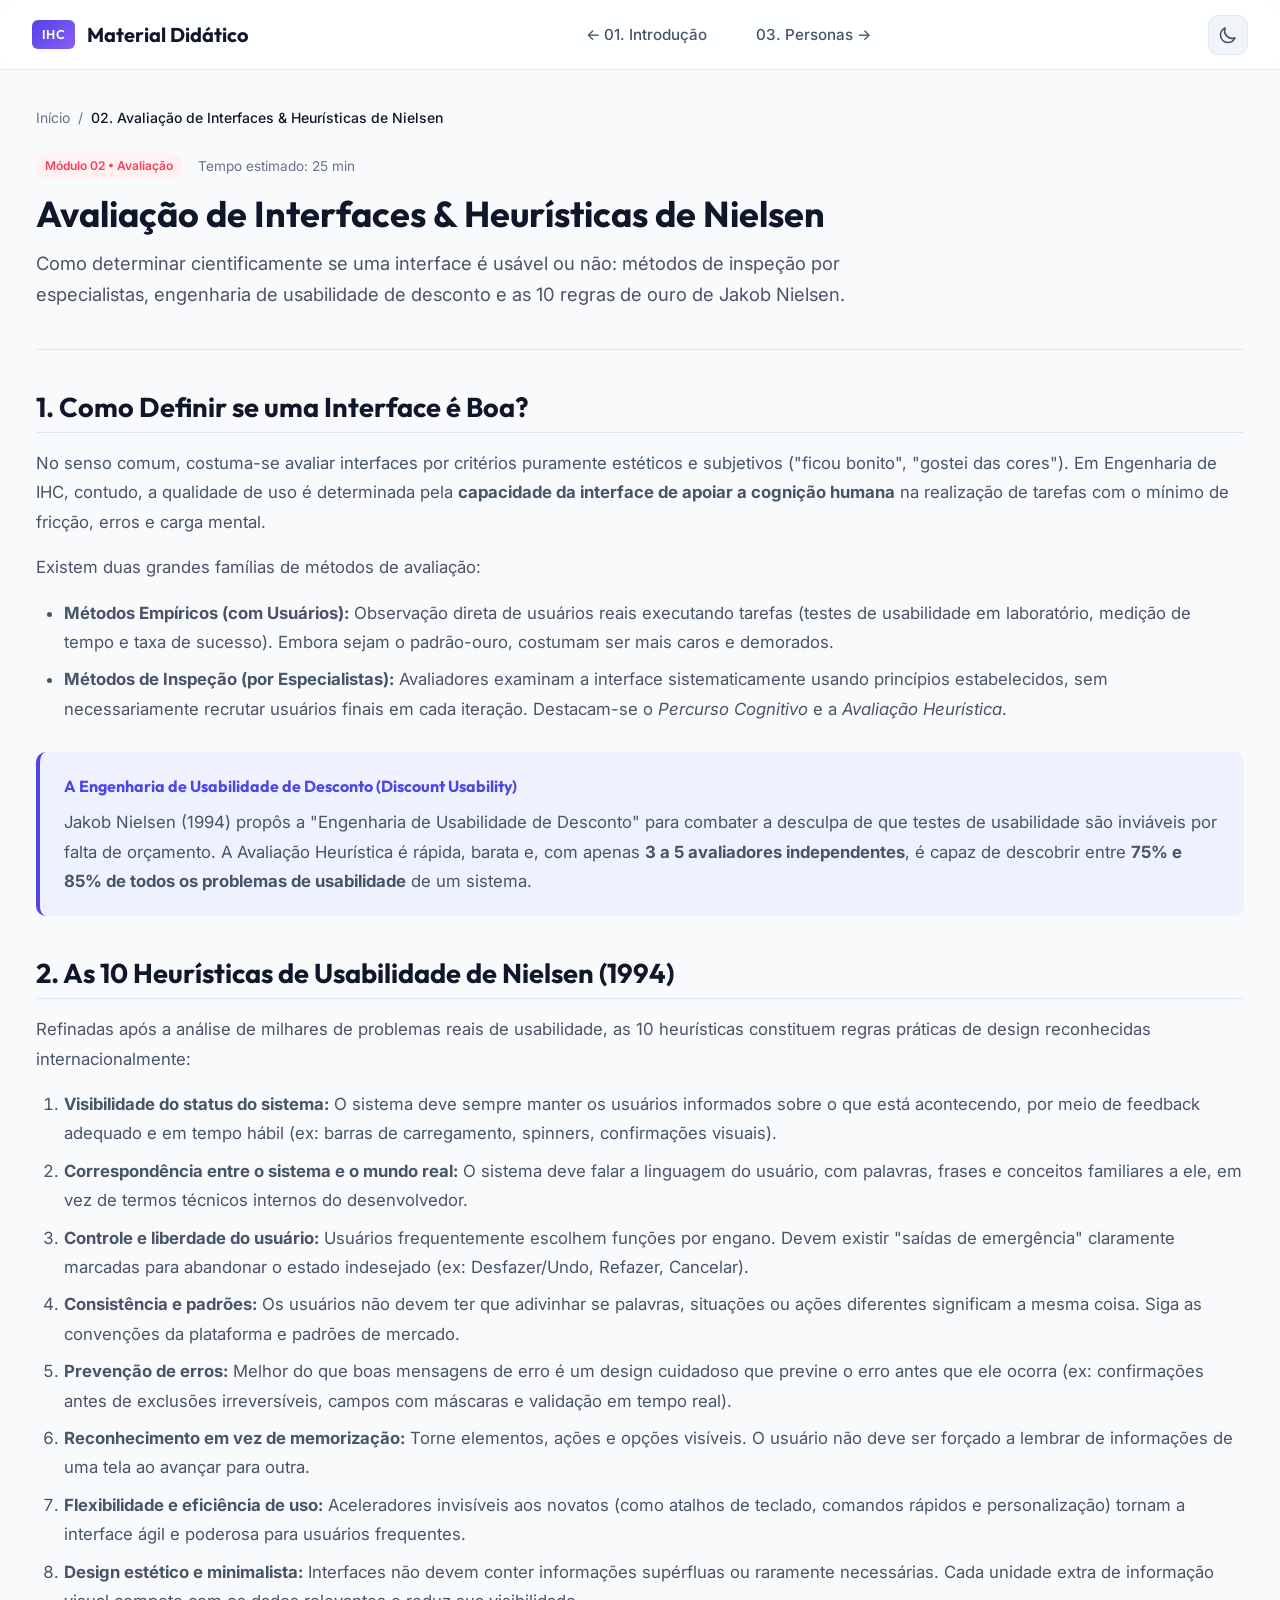
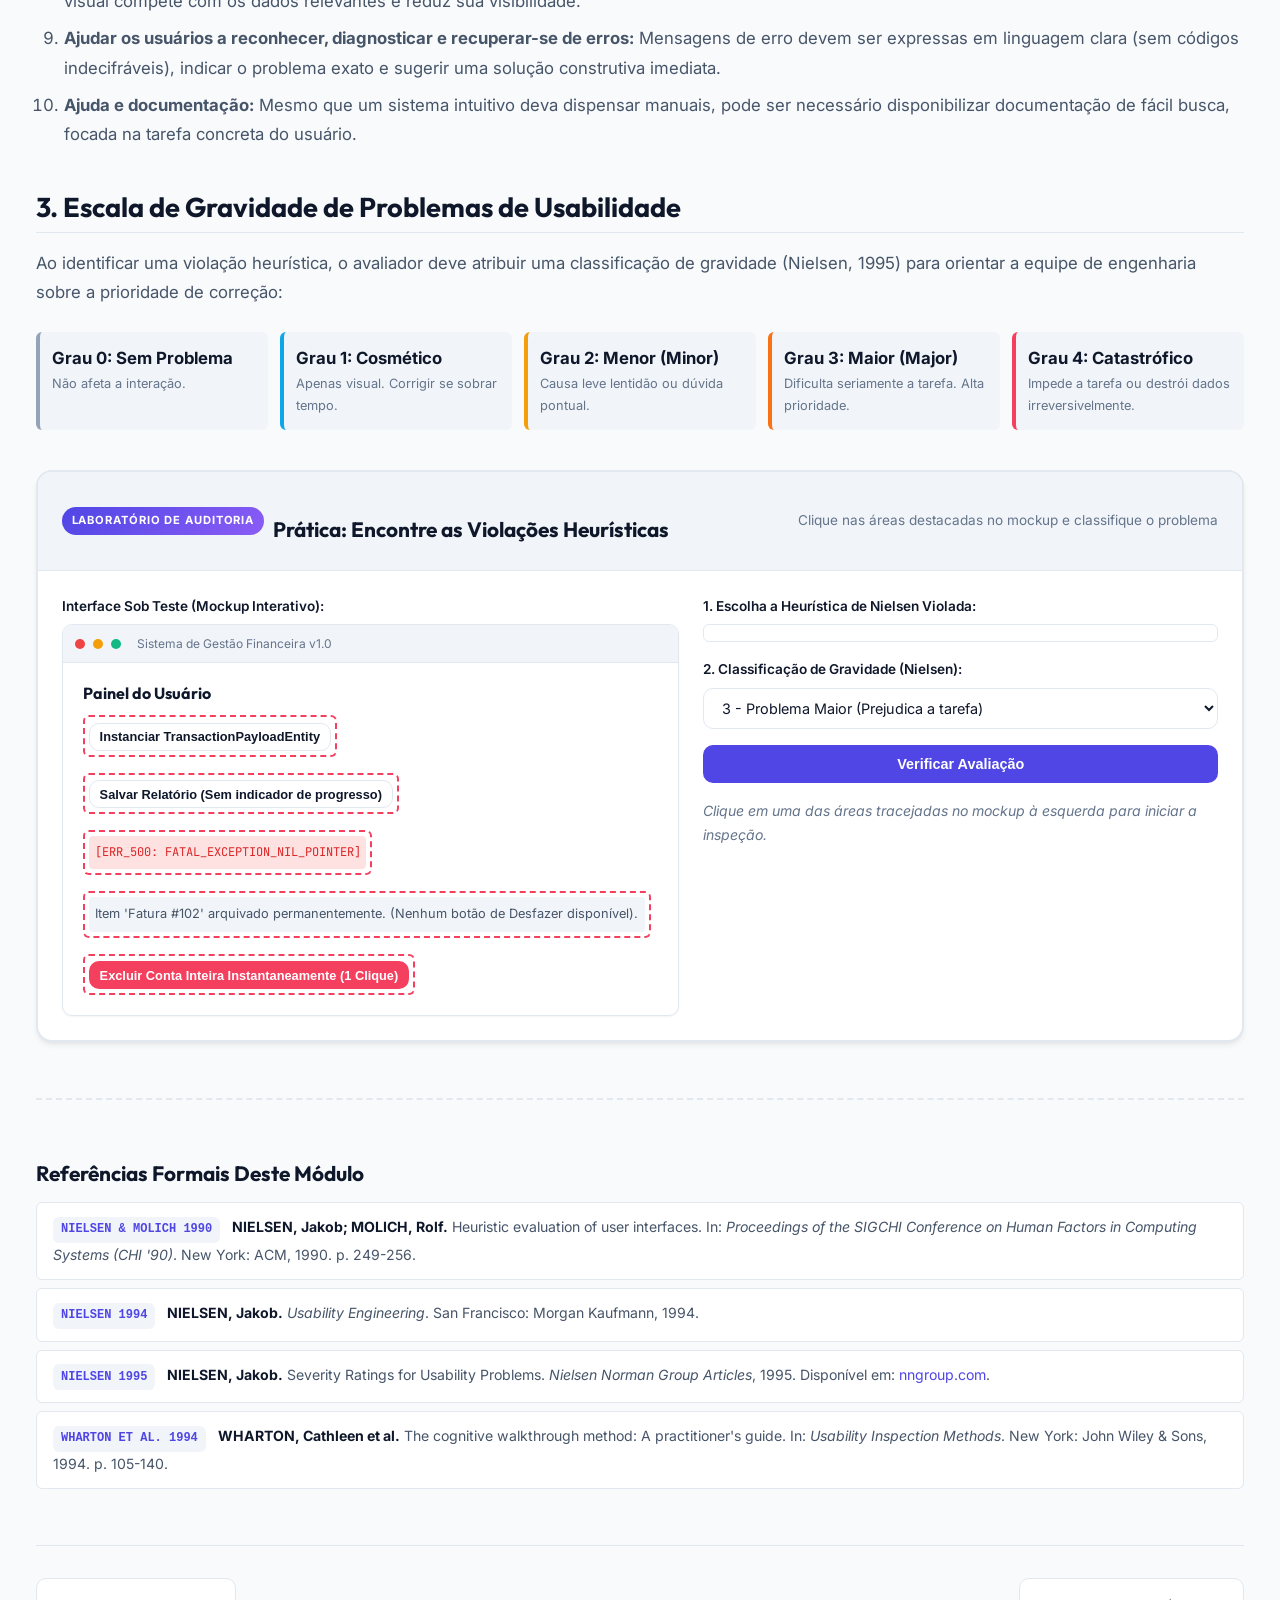
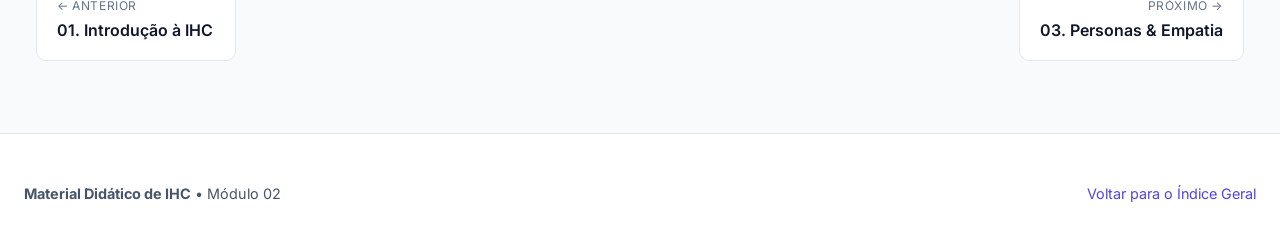
==== commit 7ae5f18b: "refactor(layout): remove aside TOC, expand horizontal container to 1600px, and implement responsive " ====
--- a/pages/02-heuristicas-nielsen.html
+++ b/pages/02-heuristicas-nielsen.html
@@ -243,15 +243,6 @@
           </a>
         </div>
       </article>
-
-      <aside class="sidebar-toc">
-        <div class="toc-title">Neste Módulo</div>
-        <ul class="toc-nav">
-          <li><a href="#1-como-definir-se-uma-interface-e-boa" class="toc-link">1. Critérios de Qualidade</a></li>
-          <li><a href="#2-as-10-heuristicas-de-usabilidade-de-nielsen-1994" class="toc-link">2. 10 Heurísticas</a></li>
-          <li><a href="#3-escala-de-gravidade-de-problemas-de-usabilidade" class="toc-link">3. Escala de Gravidade</a></li>
-        </ul>
-      </aside>
     </div>
   </main>
 
--- a/assets/css/main.css
+++ b/assets/css/main.css
@@ -48,7 +48,7 @@
   --radius-md: 10px;
   --radius-lg: 16px;
   --radius-full: 9999px;
-  --max-w: 1200px;
+  --max-w: 1600px;
   --nav-h: 70px;
 }
 
@@ -156,7 +156,7 @@
   display: flex;
   align-items: center;
   justify-content: space-between;
-  padding: 0 1.5rem;
+  padding: 0 2rem;
 }
 
 .nav-brand {
@@ -230,7 +230,7 @@
 .main-wrapper {
   max-width: var(--max-w);
   margin: 0 auto;
-  padding: 2.5rem 1.5rem 4rem;
+  padding: 2.25rem 2.25rem 4.5rem;
   width: 100%;
   flex: 1;
 }
@@ -540,24 +540,26 @@
 }
 
 .content-grid {
-  display: grid;
-  grid-template-columns: minmax(0, 1fr) 280px;
-  gap: 3rem;
-  align-items: start;
-}
-
-@media (max-width: 992px) {
-  .content-grid {
-    grid-template-columns: 1fr;
-  }
-  .sidebar-toc {
-    display: none;
-  }
+  display: block;
+  width: 100%;
 }
 
 .article-content {
   font-size: 1.05rem;
   line-height: 1.75;
+  width: 100%;
+}
+
+.article-content > p,
+.article-content > ul,
+.article-content > ol {
+  max-width: 1300px;
+}
+
+.article-content h2,
+.article-content h3,
+.article-content h4 {
+  max-width: 1300px;
 }
 
 .article-content h2 {
@@ -691,43 +693,9 @@
   font-family: monospace;
 }
 
-/* Barra Lateral (TOC) */
-.sidebar-toc {
-  position: sticky;
-  top: 90px;
-  background: var(--bg-surface);
-  border: 1px solid var(--border-color);
-  border-radius: var(--radius-md);
-  padding: 1.25rem;
-}
-
-.toc-title {
-  font-size: 0.9rem;
-  text-transform: uppercase;
-  letter-spacing: 0.05em;
-  color: var(--text-muted);
-  margin-bottom: 0.75rem;
-}
-
-.toc-nav {
-  list-style: none;
-}
-
-.toc-link {
-  display: block;
-  font-size: 0.85rem;
-  color: var(--text-secondary);
-  padding: 0.35rem 0.5rem;
-  border-radius: var(--radius-sm);
-  margin-bottom: 0.2rem;
-}
-
-.toc-link:hover {
-  background: var(--primary-light);
-  color: var(--primary);
-}
-
-/* Navegação Entre Páginas (Anterior / Próximo) */
+/* ===================================================================
+   Navegação Entre Páginas (Anterior / Próximo)
+   =================================================================== */
 .page-nav-controls {
   display: flex;
   justify-content: space-between;
@@ -854,3 +822,180 @@
   color: var(--primary);
   background: var(--primary-light);
 }
+
+/* ===================================================================
+   SISTEMA RESPONSIVO MULTI-DISPOSITIVO (Desktop, Tablet, Mobile)
+   =================================================================== */
+
+/* Monitores Ultrawide e Desktops Grandes (>= 1440px) */
+@media (min-width: 1440px) {
+  .cards-grid {
+    grid-template-columns: repeat(3, 1fr);
+    gap: 2rem;
+  }
+  .main-wrapper {
+    padding: 2.5rem 3rem 5rem;
+  }
+  .nav-container {
+    padding: 0 3rem;
+  }
+}
+
+/* Tablets e Telas Médias (768px a 1024px) */
+@media (max-width: 1024px) {
+  .main-wrapper {
+    padding: 2rem 1.5rem 4rem;
+  }
+  .nav-container {
+    padding: 0 1.5rem;
+  }
+  .cards-grid {
+    grid-template-columns: repeat(auto-fill, minmax(300px, 1fr));
+    gap: 1.25rem;
+  }
+  .hero-title {
+    font-size: 2.2rem;
+  }
+  .page-title {
+    font-size: 2rem;
+  }
+}
+
+/* Tablets Verticais e Smartphones Grandes (<= 768px) */
+@media (max-width: 768px) {
+  :root {
+    --nav-h: auto;
+  }
+
+  .navbar {
+    height: auto;
+    min-height: var(--nav-h);
+    padding: 0.45rem 0;
+  }
+
+  .nav-container {
+    display: flex;
+    flex-wrap: wrap;
+    align-items: center;
+    justify-content: space-between;
+    padding: 0 1rem;
+    gap: 0.5rem;
+  }
+
+  .nav-brand {
+    font-size: 1.05rem;
+    gap: 0.5rem;
+  }
+
+  .nav-actions {
+    order: 2;
+  }
+
+  .nav-links {
+    order: 3;
+    width: 100%;
+    display: flex;
+    justify-content: space-between;
+    align-items: center;
+    padding-top: 0.4rem;
+    border-top: 1px solid var(--border-color);
+    gap: 0.5rem;
+  }
+
+  .nav-link {
+    font-size: 0.82rem;
+    padding: 0.35rem 0.6rem;
+    white-space: nowrap;
+    overflow: hidden;
+    text-overflow: ellipsis;
+  }
+
+  .main-wrapper {
+    padding: 1.25rem 1rem 3.5rem;
+  }
+
+  .hero {
+    padding: 2rem 1.25rem;
+    margin-bottom: 2rem;
+  }
+
+  .hero-title {
+    font-size: 1.85rem;
+  }
+
+  .hero-subtitle {
+    font-size: 1rem;
+  }
+
+  .page-title {
+    font-size: 1.7rem;
+  }
+
+  .page-subtitle {
+    font-size: 1rem;
+  }
+
+  .cards-grid {
+    grid-template-columns: 1fr;
+  }
+
+  .page-nav-controls {
+    flex-direction: column;
+    gap: 0.75rem;
+  }
+
+  .nav-page-btn {
+    width: 100%;
+    min-width: unset;
+  }
+
+  .nav-page-btn.next {
+    text-align: left;
+    margin-left: 0;
+  }
+
+  .footer-container {
+    flex-direction: column;
+    text-align: center;
+    gap: 1rem;
+  }
+
+  .footer-links {
+    justify-content: center;
+  }
+}
+
+/* Smartphones Pequenos (<= 480px) */
+@media (max-width: 480px) {
+  html {
+    font-size: 15px;
+  }
+
+  .nav-brand span:not(.brand-badge) {
+    font-size: 0.95rem;
+  }
+
+  .nav-link {
+    font-size: 0.75rem;
+    padding: 0.25rem 0.45rem;
+  }
+
+  .hero-title {
+    font-size: 1.6rem;
+  }
+
+  .hero-stats {
+    flex-direction: column;
+    gap: 0.75rem;
+  }
+
+  .stat-item {
+    border-bottom: 1px dashed var(--border-color);
+    padding-bottom: 0.5rem;
+  }
+
+  .btn {
+    width: 100%;
+    justify-content: center;
+  }
+}
--- a/assets/css/widgets.css
+++ b/assets/css/widgets.css
@@ -688,6 +688,302 @@
   margin-top: 0.75rem;
 }
 
+/* ===================================================================
+   ESTAÇÕES DO LABORATÓRIO AVANÇADO DE IXD E PRINCÍPIOS DE NORMAN
+   =================================================================== */
+
+/* Desafio de Reação do Fogão */
+.reaction-arena {
+  background: var(--bg-surface);
+  border: 1px solid var(--border-color);
+  border-radius: var(--radius-md);
+  padding: 1.5rem;
+  margin-bottom: 1.25rem;
+}
+
+.mission-banner {
+  background: var(--bg-subtle);
+  border: 2px dashed var(--border-color);
+  border-radius: var(--radius-md);
+  padding: 1rem 1.25rem;
+  margin-bottom: 1.25rem;
+  display: flex;
+  justify-content: space-between;
+  align-items: center;
+  flex-wrap: wrap;
+  gap: 0.75rem;
+  transition: all 0.25s ease;
+}
+
+.mission-banner.banner-emergency {
+  background: linear-gradient(135deg, rgba(239, 68, 68, 0.1), rgba(245, 158, 11, 0.1));
+  border: 2px dashed var(--accent-rose);
+}
+
+.mission-banner.banner-success {
+  background: linear-gradient(135deg, rgba(16, 185, 129, 0.14), rgba(5, 150, 105, 0.08));
+  border: 2px dashed var(--accent-emerald);
+}
+
+.mission-banner.banner-error {
+  background: linear-gradient(135deg, rgba(239, 68, 68, 0.16), rgba(225, 29, 72, 0.1));
+  border: 2px dashed var(--accent-rose);
+}
+
+
+.mission-text {
+  font-size: 1rem;
+  font-weight: 700;
+  color: var(--text-primary);
+}
+
+.reaction-timer-display {
+  font-family: 'JetBrains Mono', monospace;
+  font-size: 1.5rem;
+  font-weight: 800;
+  color: var(--primary);
+  background: var(--bg-surface);
+  padding: 0.25rem 0.75rem;
+  border-radius: var(--radius-sm);
+  border: 1px solid var(--border-color);
+}
+
+/* Simulador do Termostato de Norman */
+.thermostat-dual-grid {
+  display: grid;
+  grid-template-columns: 1.2fr 1fr;
+  gap: 1.5rem;
+}
+
+@media (max-width: 768px) {
+  .thermostat-dual-grid {
+    grid-template-columns: 1fr;
+  }
+}
+
+.thermostat-control-box {
+  background: var(--bg-subtle);
+  border: 1px solid var(--border-color);
+  border-radius: var(--radius-md);
+  padding: 1.5rem;
+}
+
+.compressor-status-pill {
+  display: inline-flex;
+  align-items: center;
+  gap: 0.4rem;
+  padding: 0.35rem 0.75rem;
+  border-radius: var(--radius-full);
+  font-size: 0.8rem;
+  font-weight: 700;
+}
+
+.compressor-on {
+  background: var(--accent-emerald-light);
+  color: var(--accent-emerald);
+}
+
+.compressor-off {
+  background: var(--bg-subtle);
+  color: var(--text-muted);
+  border: 1px solid var(--border-color);
+}
+
+/* ===================================================================
+   CAPSTONE: AUDITORIA E REDESIGN DE USABILIDADE DE NORMAN
+   Layout: Interface no topo (full width) + Coluna dupla de resolução abaixo
+   =================================================================== */
+.audit-score-bar-wrap {
+  background: var(--bg-subtle);
+  border-radius: var(--radius-full);
+  height: 12px;
+  overflow: hidden;
+  margin: 0.5rem 0 1.25rem;
+}
+
+.audit-score-bar-fill {
+  height: 100%;
+  background: linear-gradient(90deg, var(--accent-amber), var(--accent-emerald));
+  transition: width 0.4s ease;
+}
+
+.audit-preview-container {
+  background: var(--bg-surface);
+  border: 2px solid var(--border-color);
+  border-radius: var(--radius-md);
+  box-shadow: var(--shadow-sm);
+  overflow: hidden;
+  margin-bottom: 1.5rem;
+  transition: border-color 0.3s ease;
+}
+
+.audit-preview-header {
+  background: var(--bg-subtle);
+  border-bottom: 1px solid var(--border-color);
+  padding: 0.75rem 1.25rem;
+  display: flex;
+  justify-content: space-between;
+  align-items: center;
+  flex-wrap: wrap;
+  gap: 0.5rem;
+}
+
+.audit-modules-grid {
+  display: grid;
+  grid-template-columns: repeat(4, 1fr);
+  gap: 1.25rem;
+  padding: 1.25rem;
+}
+
+@media (max-width: 1160px) {
+  .audit-modules-grid {
+    grid-template-columns: repeat(2, 1fr);
+  }
+}
+
+@media (max-width: 640px) {
+  .audit-modules-grid {
+    grid-template-columns: 1fr;
+    padding: 0.85rem;
+  }
+}
+
+.audit-module-card {
+  background: var(--bg-subtle);
+  border: 1px solid var(--border-color);
+  border-radius: var(--radius-sm);
+  padding: 1rem;
+  display: flex;
+  flex-direction: column;
+  justify-content: space-between;
+  min-height: 140px;
+  position: relative;
+  transition: all 0.3s ease;
+}
+
+.audit-module-card.optimized {
+  border-color: var(--accent-emerald);
+  background: rgba(16, 185, 129, 0.05);
+}
+
+.audit-module-card.vulnerable {
+  border-color: rgba(244, 63, 94, 0.3);
+}
+
+.audit-module-badge {
+  display: inline-block;
+  font-size: 0.7rem;
+  font-weight: 700;
+  text-transform: uppercase;
+  padding: 0.2rem 0.5rem;
+  border-radius: var(--radius-full);
+  margin-bottom: 0.5rem;
+}
+
+.audit-module-badge.vulnerable {
+  background: var(--accent-rose-light);
+  color: var(--accent-rose);
+}
+
+.audit-module-badge.optimized {
+  background: var(--accent-emerald-light);
+  color: var(--accent-emerald);
+}
+
+/* Coluna Dupla de Resolução: Falhas à Esquerda / Princípios & Ação à Direita */
+.audit-dual-workbench {
+  display: grid;
+  grid-template-columns: 1fr 1.15fr;
+  gap: 1.5rem;
+}
+
+@media (max-width: 960px) {
+  .audit-dual-workbench {
+    grid-template-columns: 1fr;
+    gap: 1.25rem;
+  }
+}
+
+.flaw-selector-card {
+  border: 1px solid var(--border-color);
+  background: var(--bg-surface);
+  border-radius: var(--radius-md);
+  padding: 1rem;
+  margin-bottom: 0.75rem;
+  cursor: pointer;
+  transition: all 0.2s ease;
+  position: relative;
+}
+
+.flaw-selector-card:hover {
+  border-color: var(--primary);
+  background: var(--bg-subtle);
+}
+
+.flaw-selector-card.active {
+  border-color: var(--primary);
+  box-shadow: 0 0 0 2px var(--primary-glow);
+  background: var(--bg-subtle);
+}
+
+.flaw-selector-card.resolved {
+  border-color: var(--accent-emerald);
+  background: rgba(16, 185, 129, 0.06);
+}
+
+.audit-solver-panel {
+  background: var(--bg-subtle);
+  border: 1px solid var(--border-color);
+  border-radius: var(--radius-md);
+  padding: 1.25rem;
+  display: flex;
+  flex-direction: column;
+  gap: 1.25rem;
+}
+
+.audit-option-label {
+  display: flex;
+  align-items: flex-start;
+  gap: 0.6rem;
+  padding: 0.65rem 0.85rem;
+  background: var(--bg-surface);
+  border: 1px solid var(--border-color);
+  border-radius: var(--radius-sm);
+  cursor: pointer;
+  font-size: 0.88rem;
+  transition: all 0.15s ease;
+  margin-bottom: 0.4rem;
+}
+
+.audit-option-label:hover {
+  border-color: var(--primary);
+}
+
+.audit-option-label input[type="radio"] {
+  margin-top: 0.2rem;
+  cursor: pointer;
+}
+
+.audit-eval-feedback {
+  padding: 0.85rem;
+  border-radius: var(--radius-sm);
+  font-size: 0.88rem;
+  animation: fadeIn 0.25s ease;
+}
+
+.audit-eval-feedback.success {
+  background: var(--accent-emerald-light);
+  border: 1px solid var(--accent-emerald);
+  color: #065f46;
+}
+
+.audit-eval-feedback.error {
+  background: var(--accent-rose-light);
+  border: 1px solid var(--accent-rose);
+  color: #9f1239;
+}
+
+
 /* Keyframes */
 @keyframes fadeIn {
   from { opacity: 0; transform: translateY(6px); }
@@ -698,3 +994,388 @@
   0%, 100% { opacity: 1; }
   50% { opacity: 0.5; }
 }
+
+/* ===================================================================
+   SISTEMA DE MODAIS INTERATIVOS
+   =================================================================== */
+.modal-backdrop {
+  position: fixed;
+  inset: 0;
+  background: rgba(15, 23, 42, 0.75);
+  backdrop-filter: blur(6px);
+  -webkit-backdrop-filter: blur(6px);
+  z-index: 1050;
+  display: none;
+  align-items: center;
+  justify-content: center;
+  padding: 1rem;
+  opacity: 0;
+  transition: opacity 0.25s ease;
+}
+
+.modal-backdrop.active {
+  display: flex;
+  opacity: 1;
+}
+
+.modal-dialog {
+  background: var(--bg-surface);
+  border: 1px solid var(--border-color);
+  border-radius: var(--radius-lg);
+  box-shadow: 0 25px 50px -12px rgba(0, 0, 0, 0.35);
+  width: 95vw;
+  max-width: 1100px;
+  max-height: 90vh;
+  display: flex;
+  flex-direction: column;
+  overflow: hidden;
+  animation: modalScaleUp 0.25s cubic-bezier(0.16, 1, 0.3, 1);
+}
+
+@media (max-width: 768px) {
+  .modal-dialog {
+    max-width: 96vw;
+    max-height: 94vh;
+    border-radius: var(--radius-md);
+  }
+}
+
+@keyframes modalScaleUp {
+  from {
+    opacity: 0;
+    transform: scale(0.96) translateY(10px);
+  }
+  to {
+    opacity: 1;
+    transform: scale(1) translateY(0);
+  }
+}
+
+.modal-header {
+  padding: 1rem 1.5rem;
+  border-bottom: 1px solid var(--border-color);
+  background: var(--bg-subtle);
+  display: flex;
+  align-items: center;
+  justify-content: space-between;
+  gap: 1rem;
+}
+
+.modal-header-left {
+  display: flex;
+  align-items: center;
+  gap: 0.75rem;
+  flex-wrap: wrap;
+}
+
+.modal-title {
+  margin: 0;
+  font-size: 1.15rem;
+  font-weight: 700;
+  color: var(--text-primary);
+}
+
+.modal-close-btn {
+  background: transparent;
+  border: none;
+  font-size: 1.6rem;
+  line-height: 1;
+  color: var(--text-muted);
+  cursor: pointer;
+  padding: 0.2rem 0.5rem;
+  border-radius: var(--radius-sm);
+  transition: all 0.15s ease;
+  display: flex;
+  align-items: center;
+  justify-content: center;
+}
+
+.modal-close-btn:hover {
+  color: var(--accent-rose);
+  background: var(--bg-subtle);
+}
+
+.modal-body {
+  padding: 1.5rem;
+  overflow-y: auto;
+  flex: 1;
+}
+
+.modal-footer {
+  padding: 0.85rem 1.5rem;
+  border-top: 1px solid var(--border-color);
+  background: var(--bg-subtle);
+  display: flex;
+  justify-content: flex-end;
+  gap: 0.75rem;
+}
+
+/* Banner de Chamada para o Laboratório dentro das Abas dos Princípios */
+.principle-lab-cta {
+  background: linear-gradient(135deg, var(--bg-subtle), var(--primary-light));
+  border: 1px solid var(--primary);
+  border-radius: var(--radius-md);
+  padding: 1.25rem 1.5rem;
+  margin-top: 1.5rem;
+  display: flex;
+  align-items: center;
+  justify-content: space-between;
+  gap: 1.25rem;
+  flex-wrap: wrap;
+}
+
+.principle-lab-cta-content {
+  flex: 1;
+  min-width: 260px;
+}
+
+.principle-lab-tag {
+  display: inline-flex;
+  align-items: center;
+  gap: 0.35rem;
+  font-size: 0.75rem;
+  font-weight: 700;
+  text-transform: uppercase;
+  letter-spacing: 0.05em;
+  color: var(--primary);
+  margin-bottom: 0.35rem;
+}
+
+.principle-lab-title {
+  margin: 0 0 0.35rem;
+  font-size: 1.05rem;
+  font-weight: 700;
+  color: var(--text-primary);
+}
+
+.principle-lab-desc {
+  margin: 0;
+  font-size: 0.88rem;
+  color: var(--text-secondary);
+}
+
+/* Grid da Seção 3 (Hub de Laboratórios) */
+.labs-hub-grid {
+  display: grid;
+  grid-template-columns: repeat(auto-fit, minmax(280px, 1fr));
+  gap: 1.25rem;
+  margin: 1.5rem 0 2.5rem;
+}
+
+.lab-hub-card {
+  background: var(--bg-surface);
+  border: 1px solid var(--border-color);
+  border-radius: var(--radius-md);
+  padding: 1.25rem;
+  display: flex;
+  flex-direction: column;
+  justify-content: space-between;
+  transition: transform 0.2s ease, border-color 0.2s ease, box-shadow 0.2s ease;
+}
+
+.lab-hub-card:hover {
+  transform: translateY(-3px);
+  border-color: var(--primary);
+  box-shadow: var(--shadow-md);
+}
+
+/* ===================================================================
+   LAB 01: AFFORDANCE EXPLORER
+   =================================================================== */
+.affordance-test-bench {
+  display: grid;
+  grid-template-columns: repeat(auto-fit, minmax(220px, 1fr));
+  gap: 1rem;
+  margin: 1rem 0;
+}
+
+.affordance-target-box {
+  background: var(--bg-subtle);
+  border: 1px dashed var(--border-color);
+  border-radius: var(--radius-md);
+  padding: 1.25rem;
+  text-align: center;
+  display: flex;
+  flex-direction: column;
+  align-items: center;
+  justify-content: center;
+  min-height: 150px;
+  position: relative;
+  transition: all 0.2s ease;
+}
+
+/* Estilos de Botão sob Teste */
+.btn-affordance-zero {
+  color: var(--text-primary);
+  background: transparent;
+  border: none;
+  font-size: 0.95rem;
+  cursor: default;
+}
+
+.btn-affordance-flat {
+  background: #94a3b8;
+  color: #fff;
+  border: none;
+  padding: 0.5rem 1rem;
+  font-size: 0.9rem;
+  cursor: default;
+}
+
+.btn-affordance-rich {
+  background: var(--primary);
+  color: #fff;
+  border: 1px solid rgba(255,255,255,0.2);
+  border-radius: var(--radius-md);
+  padding: 0.6rem 1.2rem;
+  font-size: 0.9rem;
+  font-weight: 600;
+  cursor: pointer;
+  box-shadow: 0 4px 8px -2px rgba(79, 70, 229, 0.4);
+  transition: transform 0.15s ease, box-shadow 0.15s ease;
+}
+
+.btn-affordance-rich:hover {
+  transform: translateY(-2px);
+  box-shadow: 0 6px 12px -2px rgba(79, 70, 229, 0.5);
+}
+
+.btn-affordance-rich:active {
+  transform: translateY(1px);
+  box-shadow: 0 2px 4px -1px rgba(79, 70, 229, 0.3);
+}
+
+/* ===================================================================
+   LAB 02: PORTA DE NORMAN & SIGNIFICADORES
+   =================================================================== */
+.door-simulation-stage {
+  background: var(--bg-subtle);
+  border: 1px solid var(--border-color);
+  border-radius: var(--radius-md);
+  padding: 1.5rem;
+  display: flex;
+  flex-direction: column;
+  align-items: center;
+  gap: 1.5rem;
+  perspective: 800px;
+}
+
+.door-frame {
+  width: 170px;
+  height: 270px;
+  background: #334155;
+  border-radius: 8px 8px 0 0;
+  padding: 8px 8px 0 8px;
+  box-shadow: 0 10px 25px -5px rgba(0,0,0,0.3);
+  position: relative;
+}
+
+.door-leaf {
+  width: 100%;
+  height: 100%;
+  background: linear-gradient(135deg, #cbd5e1, #94a3b8);
+  border: 2px solid #64748b;
+  border-radius: 4px 4px 0 0;
+  position: relative;
+  transform-origin: left center;
+  transition: transform 0.6s cubic-bezier(0.16, 1, 0.3, 1), background 0.3s;
+  display: flex;
+  flex-direction: column;
+  align-items: flex-end;
+  justify-content: center;
+  padding-right: 18px;
+}
+
+.door-leaf.open-success {
+  transform: rotateY(-75deg);
+  background: linear-gradient(135deg, #a7f3d0, #6ee7b7);
+}
+
+.door-leaf.bump-error {
+  animation: doorRattle 0.4s ease;
+  background: linear-gradient(135deg, #fecdd3, #fca5a5);
+}
+
+@keyframes doorRattle {
+  0%, 100% { transform: translateX(0); }
+  20%, 60% { transform: translateX(-6px); }
+  40%, 80% { transform: translateX(6px); }
+}
+
+.door-hardware-handle {
+  width: 12px;
+  height: 75px;
+  background: #475569;
+  border-radius: 6px;
+  border: 2px solid #1e293b;
+  box-shadow: 2px 2px 4px rgba(0,0,0,0.25);
+  cursor: pointer;
+  transition: transform 0.1s;
+}
+
+.door-hardware-plate {
+  width: 32px;
+  height: 80px;
+  background: #e2e8f0;
+  border: 2px solid #64748b;
+  border-radius: 2px;
+  display: flex;
+  align-items: center;
+  justify-content: center;
+  writing-mode: vertical-rl;
+  font-size: 0.65rem;
+  font-weight: 800;
+  letter-spacing: 0.1em;
+  color: #334155;
+  box-shadow: inset 1px 1px 2px rgba(255,255,255,0.8), 1px 1px 3px rgba(0,0,0,0.2);
+}
+
+/* ===================================================================
+   LAB 04: LATÊNCIA E FEEDBACK (CHECKOUT)
+   =================================================================== */
+.feedback-checkout-box {
+  background: var(--bg-subtle);
+  border: 1px solid var(--border-color);
+  border-radius: var(--radius-md);
+  padding: 1.5rem;
+  max-width: 480px;
+  margin: 0 auto;
+}
+
+.feedback-order-summary {
+  display: flex;
+  justify-content: space-between;
+  padding-bottom: 0.75rem;
+  margin-bottom: 1rem;
+  border-bottom: 1px dashed var(--border-color);
+  font-size: 0.95rem;
+}
+
+.feedback-live-console {
+  background: #0f172a;
+  color: #38bdf8;
+  font-family: 'JetBrains Mono', monospace;
+  font-size: 0.8rem;
+  padding: 0.75rem;
+  border-radius: var(--radius-sm);
+  margin-top: 1rem;
+  min-height: 80px;
+  max-height: 120px;
+  overflow-y: auto;
+}
+
+/* ===================================================================
+   LAB 05: RESTRIÇÕES POKA-YOKE
+   =================================================================== */
+.constraints-form-grid {
+  display: grid;
+  grid-template-columns: 1fr 1fr;
+  gap: 1.25rem;
+}
+
+@media (max-width: 680px) {
+  .constraints-form-grid {
+    grid-template-columns: 1fr;
+  }
+}
+
